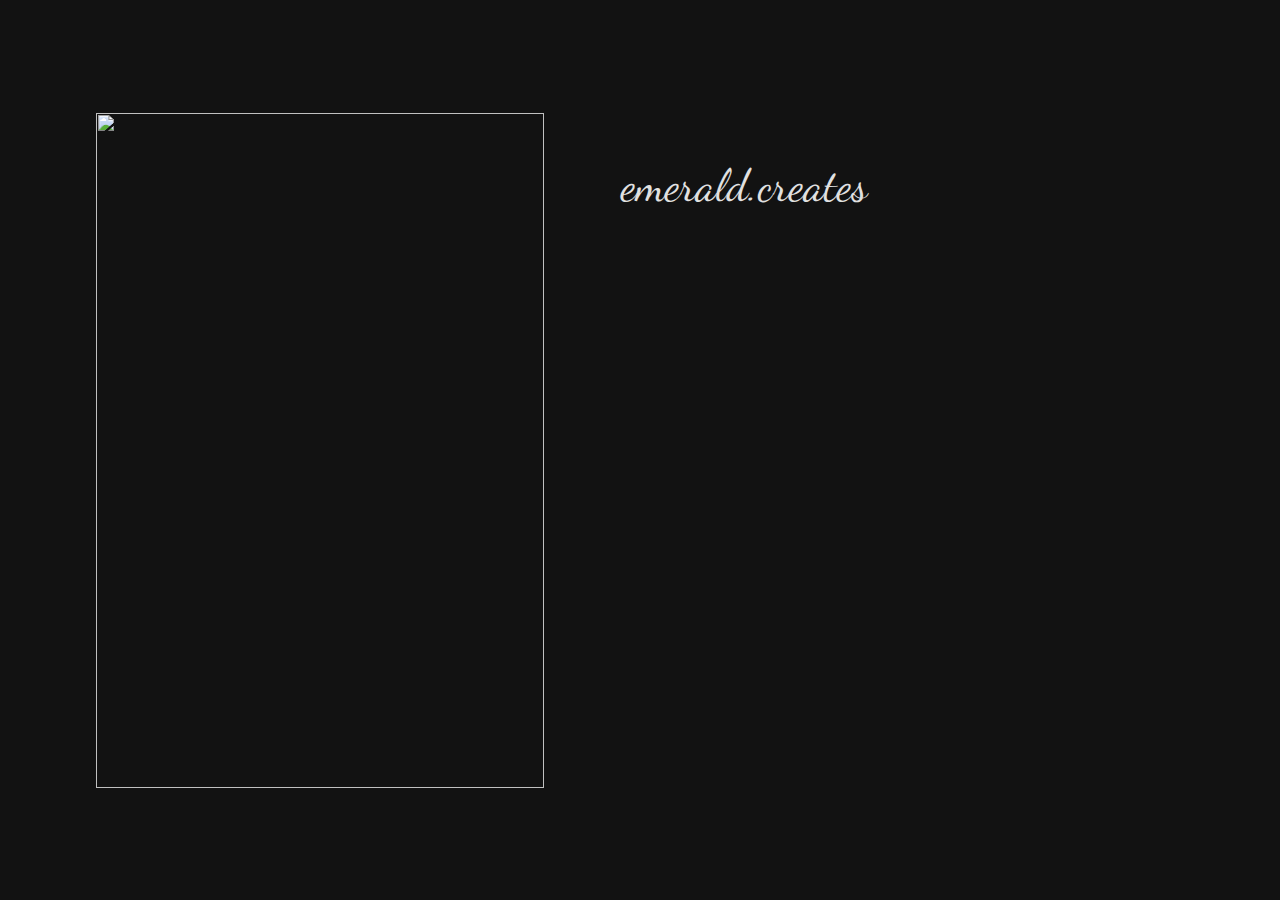
==== index.html @ 77c7100f "Initial layout" ====
<!DOCTYPE html>
<html lang="en">

<head>
    <meta charset="UTF-8">
    <meta http-equiv="X-UA-Compatible" content="IE=edge">
    <meta name="viewport" content="width=device-width, initial-scale=1.0">
    <link rel="stylesheet" href="./css/resetstyle.css">
    <link rel="stylesheet" href="./css/main.css">
    <title>Emerald Creates</title>
</head>

<body>
    <div class="container">
        <div id="wrapper">
            <div id="main-img">
                <img src="./res/main.png" alt="">
            </div>
            <div id="split"></div>
            <div id="home">
                <ul class="tree">
                    <p id="title">emerald.creates</p>
                    <ul class="links">

                    </ul>
                </ul>
            </div>
        </div>
    </div>
</body>

</html>
---- css/resetstyle.css ----
html,
body,
div,
span,
object,
iframe,
h1,
h2,
h3,
h4,
h5,
h6,
p,
blockquote,
pre,
abbr,
address,
cite,
code,
del,
dfn,
em,
img,
ins,
kbd,
q,
samp,
small,
strong,
sub,
sup,
var,
b,
i,
dl,
dt,
dd,
ol,
ul,
li,
fieldset,
form,
label,
legend,
table,
caption,
tbody,
tfoot,
thead,
tr,
th,
td,
article,
aside,
canvas,
details,
figcaption,
figure,
footer,
header,
hgroup,
menu,
nav,
section,
summary,
time,
mark,
audio,
video {
    margin: 0;
    padding: 0;
    border: 0;
    outline: 0;
    font-size: 100%;
    vertical-align: baseline;
    background: transparent;
}

body {
    line-height: 1;
}

article,
aside,
details,
figcaption,
figure,
footer,
header,
hgroup,
menu,
nav,
section {
    display: block;
}

nav ul {
    list-style: none;
}

blockquote,
q {
    quotes: none;
}

blockquote:before,
blockquote:after,
q:before,
q:after {
    content: '';
    content: none;
}

a {
    color: #FFF;
    margin: 0;
    padding: 0;
    font-size: 100%;
    vertical-align: baseline;
    background: transparent;
    cursor: pointer;
    transition: all 0.2s;
}

a:hover {
    color: var(--secondary-mid);
    text-decoration: underline;
}

/* change colours to suit your needs */
ins {
    background-color: #ff9;
    color: #000;
    text-decoration: none;
}

/* change colours to suit your needs */
mark {
    background-color: #ff9;
    color: #000;
    font-style: italic;
    font-weight: bold;
}

del {
    text-decoration: line-through;
}

abbr[title],
dfn[title] {
    border-bottom: 1px dotted;
    cursor: help;
}

table {
    border-collapse: collapse;
    border-spacing: 0;
}

/* change border colour to suit your needs */
hr {
    display: block;
    height: 1px;
    border: 0;
    border-top: 1px solid #cccccc;
    margin: 1em 0;
    padding: 0;
}

input,
select {
    vertical-align: middle;
}

* {
    box-sizing: border-box;
}
---- css/main.css ----
@import url('https://fonts.googleapis.com/css2?family=Dancing+Script:wght@400;500;600;700&family=Ubuntu+Condensed&family=Ubuntu+Mono:ital,wght@0,400;0,700;1,400;1,700&family=Ubuntu:ital,wght@0,300;0,400;0,500;0,700;1,300;1,400;1,500;1,700&display=swap');

html {
    background-color: #121212;
}

.container {
    display: grid;
    place-items: center;
    height: 100vh;
}

#wrapper {
    display: flex;
    width: 85vw;
    height: 75vh;
}

#split {
    width: 2vw;
}

#home {
    margin: 4vw;
    font-size: 45px;
    font-family: 'Dancing Script', cursive;
    color: #e1e1e1;
}

#main-img img {
    object-fit: cover;
    object-position: center;
    height: 75vh;
    width: 35vw;
}

@media (max-width: 737px) {

    #wrapper {
        display: block;
        width: 100%;
        height: 75vh;
    }

    #main-img img {
        height: 20vh;
        width: 100vw;
    }
}
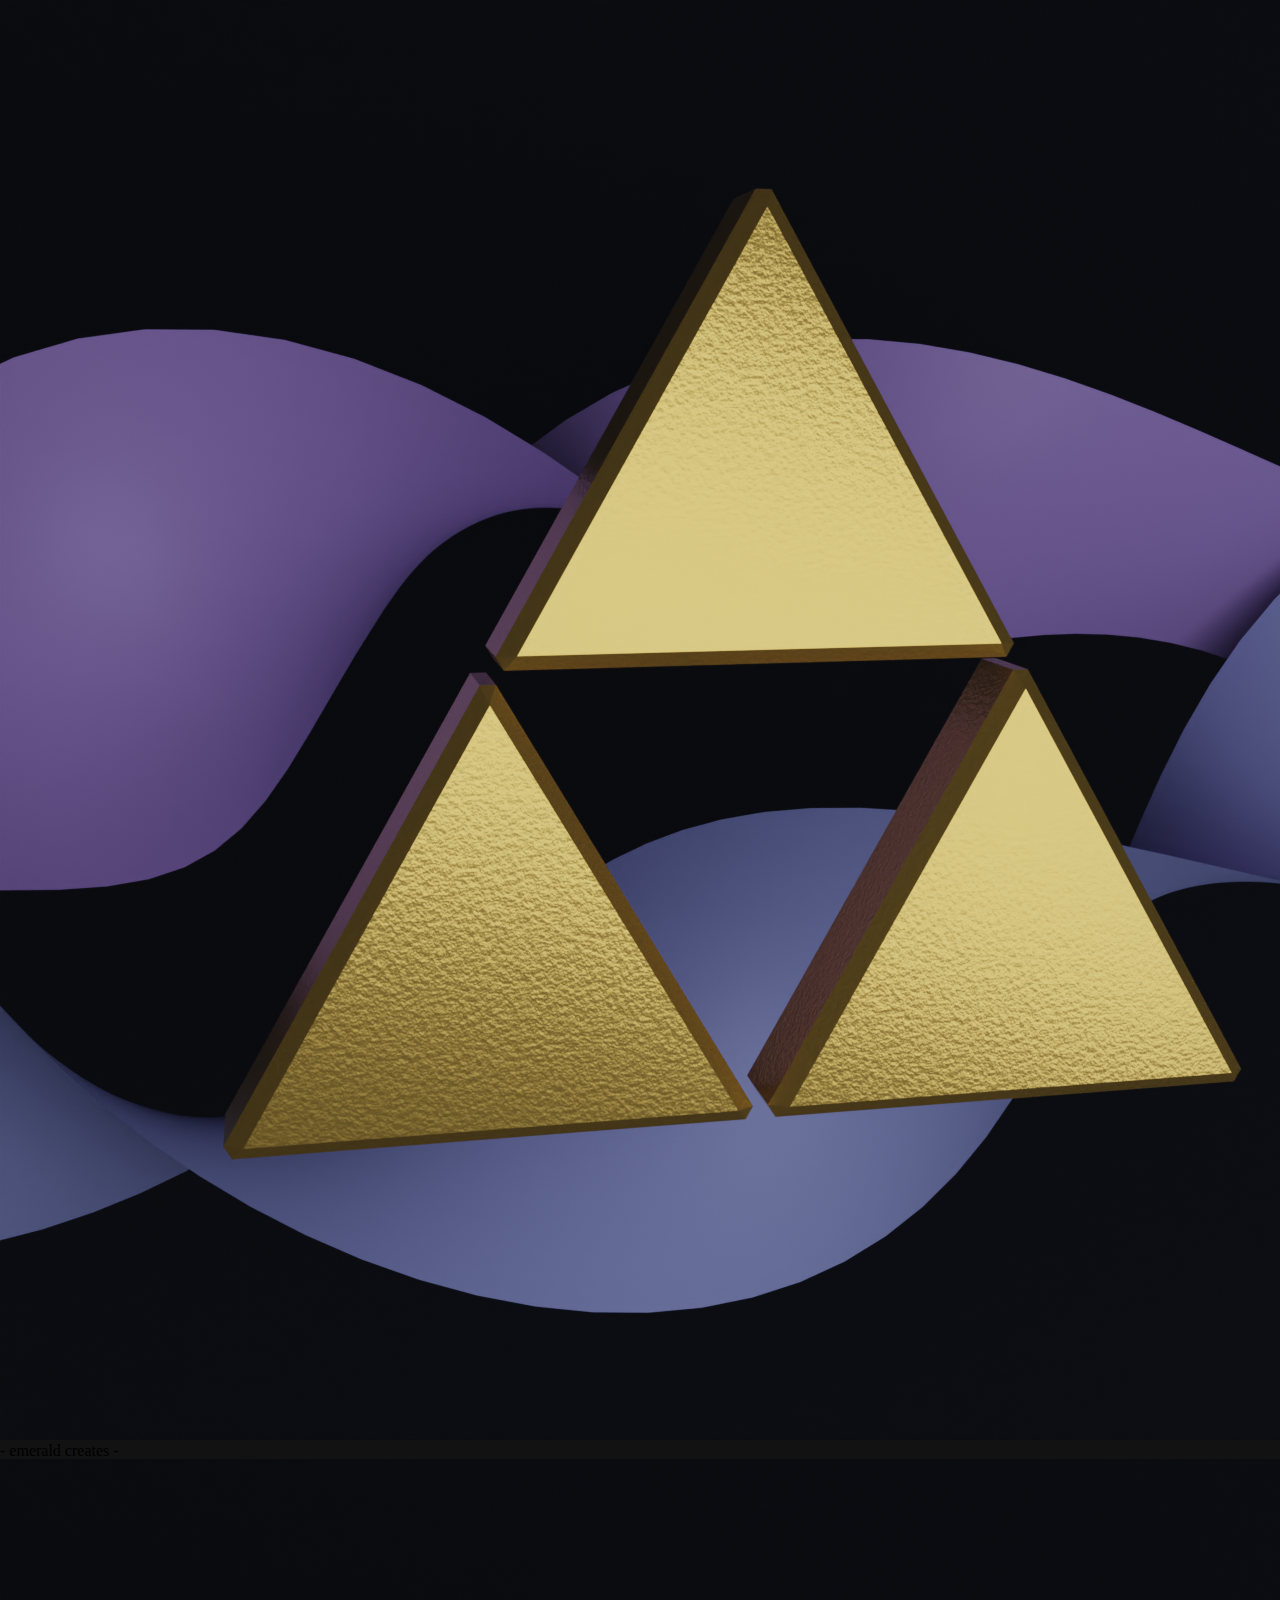
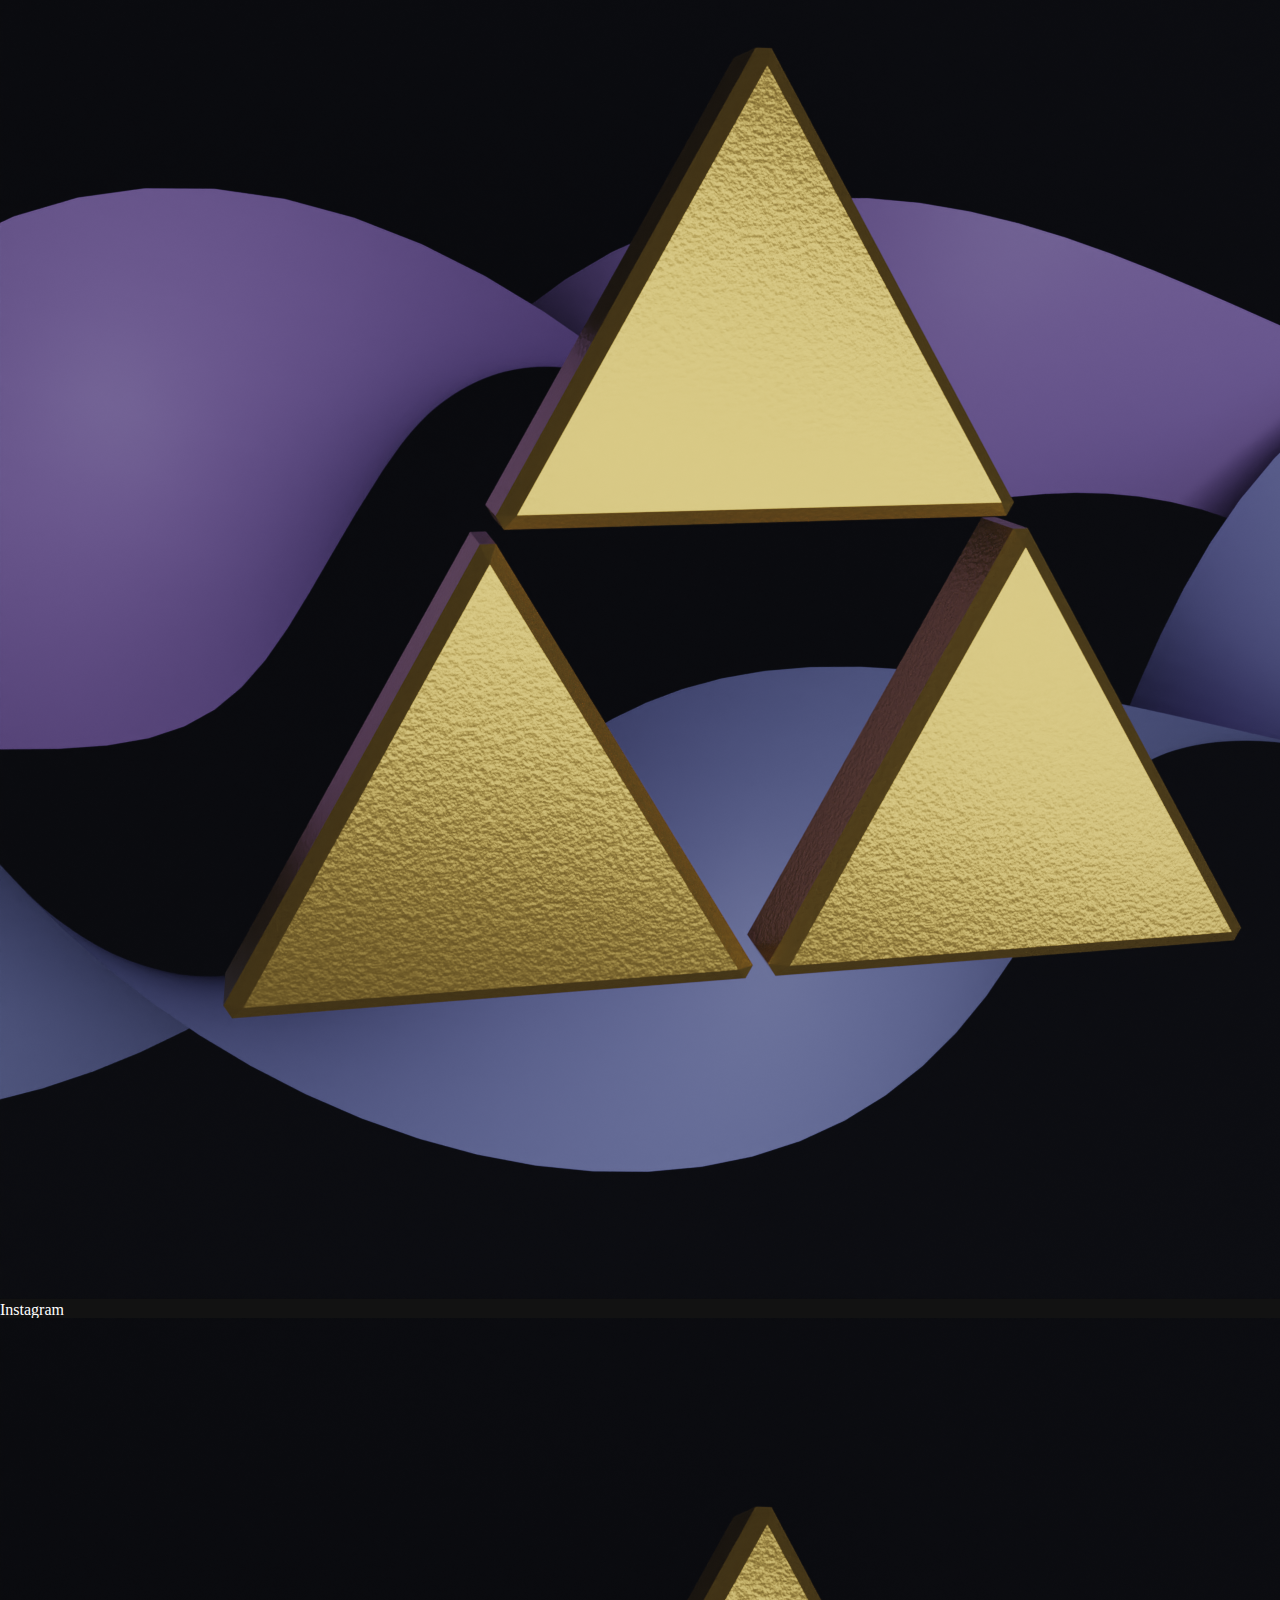
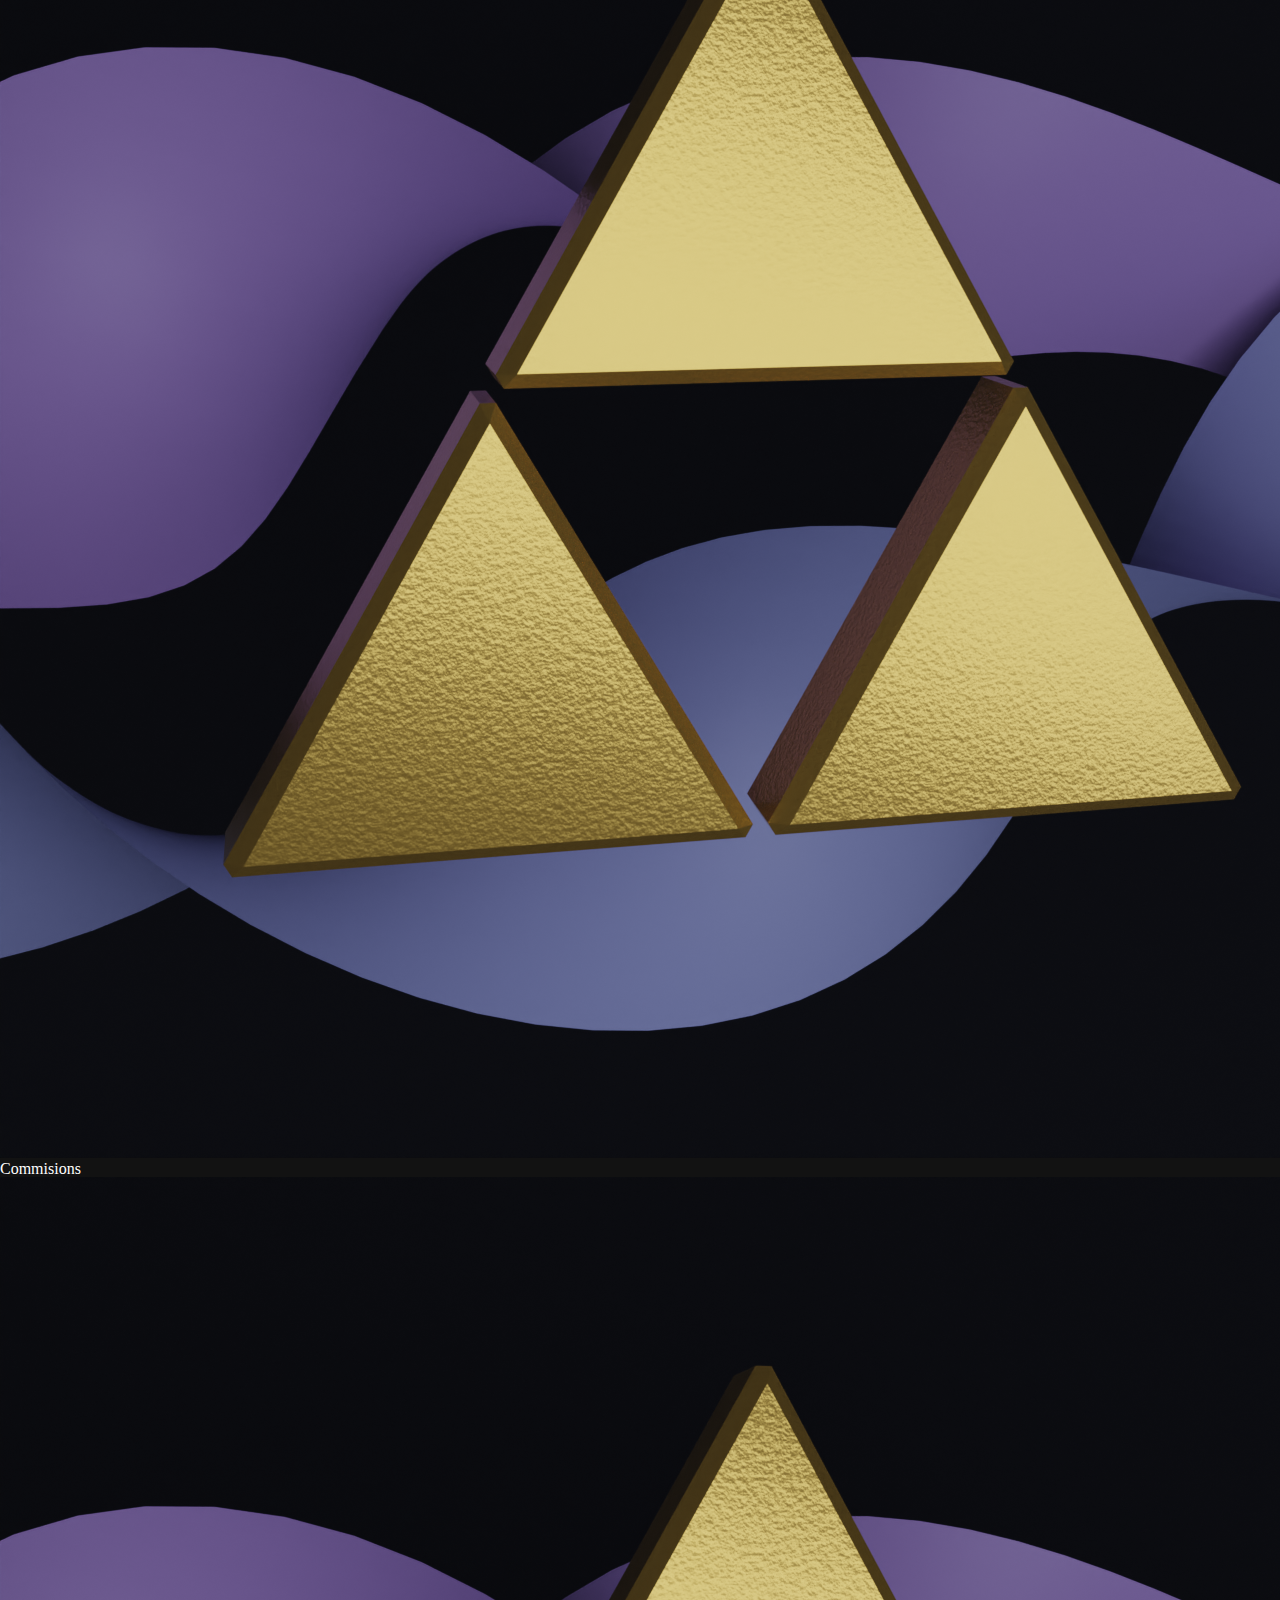
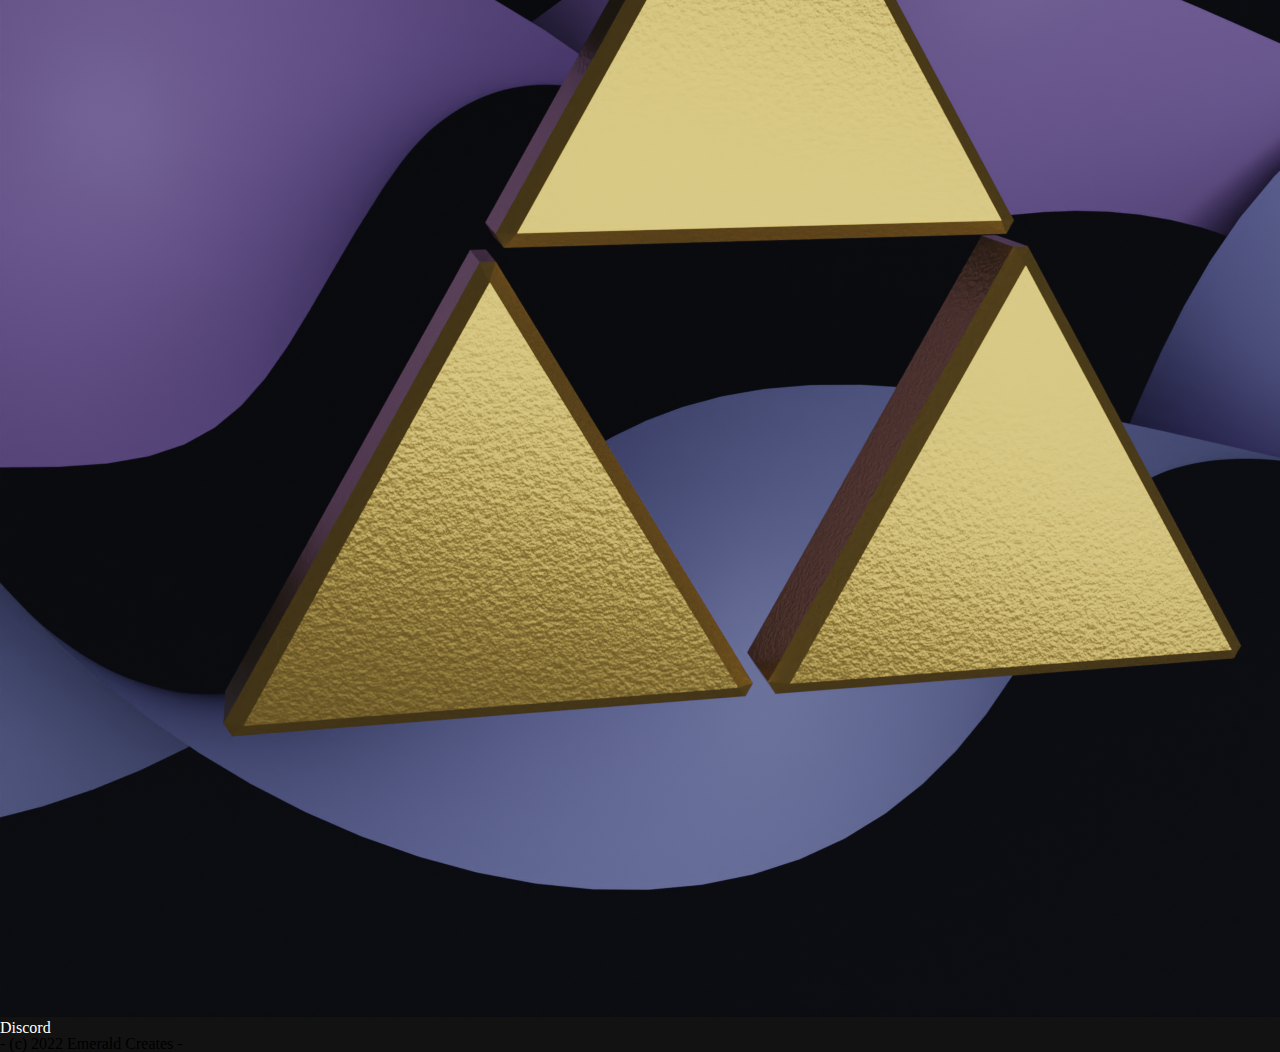
==== commit 669b68be: "Organize layout" ====
--- a/index.html
+++ b/index.html
@@ -7,23 +7,60 @@
     <meta name="viewport" content="width=device-width, initial-scale=1.0">
     <link rel="stylesheet" href="./css/resetstyle.css">
     <link rel="stylesheet" href="./css/main.css">
-    <title>Emerald Creates</title>
+    <link rel="stylesheet" href="./css/button.css">
+    <title>Emerald Creates - Info</title>
 </head>
 
 <body>
     <div class="container">
-        <div id="wrapper">
-            <div id="main-img">
-                <img src="./res/main.png" alt="">
+        <div class="wrapper">
+            <div class="main">
+                <div class="img">
+                    <img src="./res/main.png" alt="">
+                </div>
+                <div class="layout">
+                    <ul class="stack">
+                        <p class="title">- emerald creates -</p>
+                        <ul class="links">
+
+                            <a class="button-anchor">
+                                <div class="button">
+                                    <div class="button-img">
+                                        <img src="./res/main.png" alt="">
+                                    </div>
+                                    <div class="button-content">
+                                        <p>Instagram</p>
+                                    </div>
+                                </div>
+                            </a>
+
+                            <a class="button-anchor">
+                                <div class="button">
+                                    <div class="button-img">
+                                        <img src="./res/main.png" alt="">
+                                    </div>
+                                    <div class="button-content">
+                                        <p>Commisions</p>
+                                    </div>
+                                </div>
+                            </a>
+
+                            <a class="button-anchor">
+                                <div class="button">
+                                    <div class="button-img">
+                                        <img src="./res/main.png" alt="">
+                                    </div>
+                                    <div class="button-content">
+                                        <p>Discord</p>
+                                    </div>
+                                </div>
+                            </a>
+                        </ul>
+                    </ul>
+                </div>
             </div>
-            <div id="split"></div>
-            <div id="home">
-                <ul class="tree">
-                    <p id="title">emerald.creates</p>
-                    <ul class="links">
-
-                    </ul>
-                </ul>
+            <div class="footer">
+                <p>- (c) 2022 Emerald Creates -</p>
             </div>
         </div>
     </div>
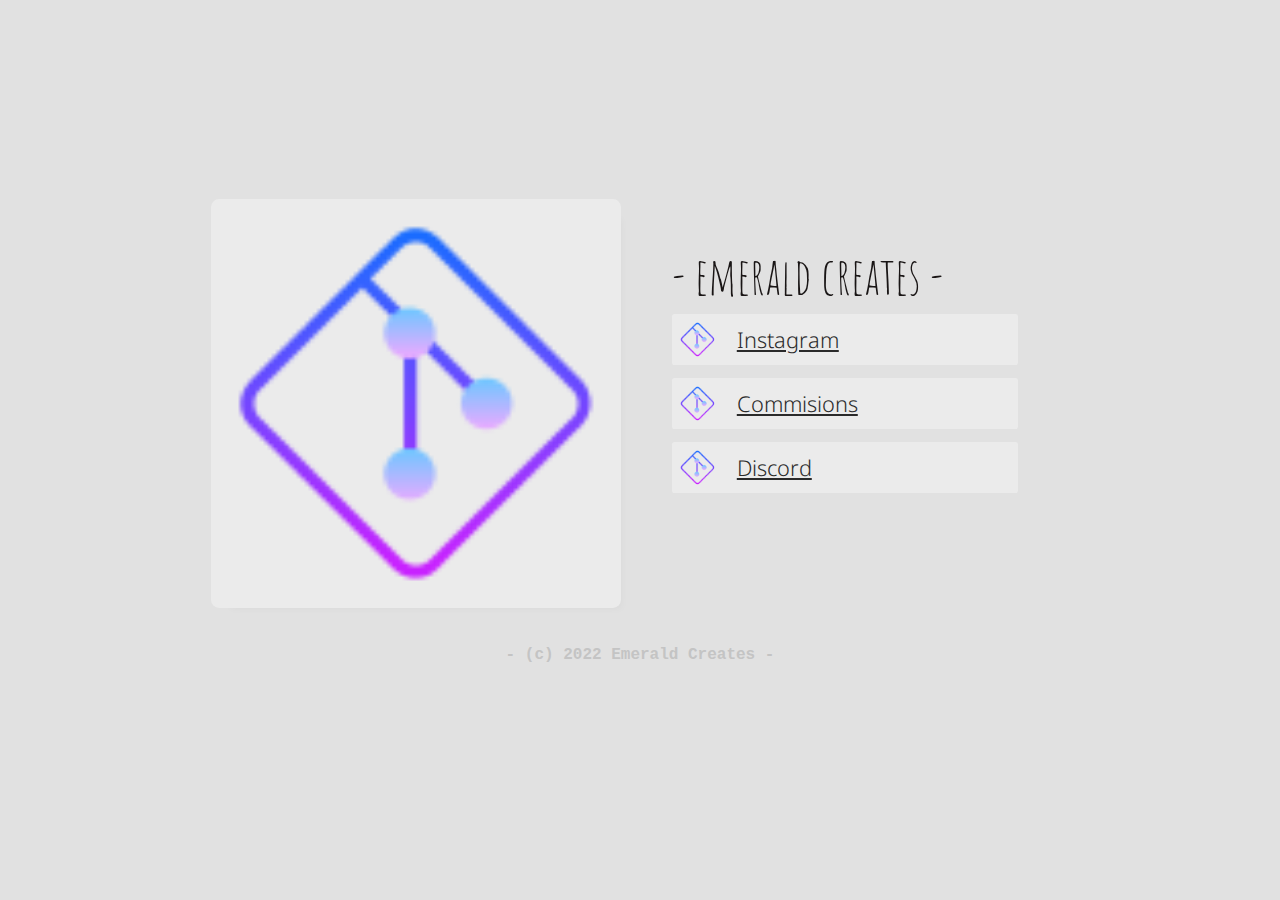
==== commit c98f96db: "Point anchor tags to root" ====
--- a/index.html
+++ b/index.html
@@ -23,7 +23,7 @@
                         <p class="title">- emerald creates -</p>
                         <ul class="links">
 
-                            <a class="button-anchor">
+                            <a href="#" class="button-anchor">
                                 <div class="button">
                                     <div class="button-img">
                                         <img src="./res/main.png" alt="">
@@ -34,7 +34,7 @@
                                 </div>
                             </a>
 
-                            <a class="button-anchor">
+                            <a href="#" class="button-anchor">
                                 <div class="button">
                                     <div class="button-img">
                                         <img src="./res/main.png" alt="">
@@ -45,7 +45,7 @@
                                 </div>
                             </a>
 
-                            <a class="button-anchor">
+                            <a href="#" class="button-anchor">
                                 <div class="button">
                                     <div class="button-img">
                                         <img src="./res/main.png" alt="">
--- a/css/main.css
+++ b/css/main.css
@@ -1,7 +1,49 @@
-@import url('https://fonts.googleapis.com/css2?family=Dancing+Script:wght@400;500;600;700&family=Ubuntu+Condensed&family=Ubuntu+Mono:ital,wght@0,400;0,700;1,400;1,700&family=Ubuntu:ital,wght@0,300;0,400;0,500;0,700;1,300;1,400;1,500;1,700&display=swap');
+@import url('https://fonts.googleapis.com/css2?family=Amatic+SC&family=Noto+Sans:ital,wght@0,100;0,200;0,300;0,400;0,500;0,600;0,700;0,800;0,900;1,100;1,200;1,300;1,400;1,500;1,600;1,700;1,800;1,900&display=swap');
+
+:root {
+
+    /* Dark Theme */
+    --background: #191515;
+    --foreground: #E1E1E1;
+
+    --footer-foreground: #2e2e2e;
+
+    --button-background: #212121;
+    --button-background-accent: #303030;
+    --button-foreground: #cacaca;
+    --button-accent: #d45b5b;
+
+    /* Light Theme */
+    --background: #E1E1E1;
+    --foreground: #191515;
+
+    --footer-foreground: #c4c4c4;
+
+    --button-background: #ebebeb;
+    --button-background-accent: #eaeaea;
+    --button-foreground: #2a2a2a;
+    --button-accent: #d45b5b;
+
+    --shado-down:
+        0.3px 0.3px 0.2px -10px rgba(0, 0, 0, 0.011),
+        0.7px 0.7px 0.5px -10px rgba(0, 0, 0, 0.016),
+        1.3px 1.3px 1px -10px rgba(0, 0, 0, 0.02),
+        2.2px 2.2px 1.8px -10px rgba(0, 0, 0, 0.024),
+        4.2px 4.2px 3.3px -10px rgba(0, 0, 0, 0.029),
+        10px 10px 8px -10px rgba(0, 0, 0, 0.04);
+    --shadow-up:
+        0.3px 0.3px 0.3px rgba(0, 0, 0, 0.014),
+        0.7px 0.7px 0.7px rgba(0, 0, 0, 0.02),
+        1.3px 1.3px 1.3px rgba(0, 0, 0, 0.025),
+        2.2px 2.2px 2.2px rgba(0, 0, 0, 0.03),
+        4.2px 4.2px 4.2px rgba(0, 0, 0, 0.036),
+        10px 10px 10px rgba(0, 0, 0, 0.05);
+}
 
 html {
-    background-color: #121212;
+    background-color: var(--background);
+    color: var(--foreground);
+    font-family: 'Noto Sans';
 }
 
 .container {
@@ -10,40 +52,80 @@
     height: 100vh;
 }
 
-#wrapper {
+.main {
     display: flex;
-    width: 85vw;
-    height: 75vh;
 }
 
-#split {
-    width: 2vw;
+.footer {
+    display: grid;
+    place-items: center;
+    margin: 3vw;
 }
 
-#home {
-    margin: 4vw;
-    font-size: 45px;
-    font-family: 'Dancing Script', cursive;
-    color: #e1e1e1;
+.footer p {
+    color: var(--footer-foreground);
+    font-family: 'Courier New', Courier, monospace;
+    font-weight: bold;
 }
 
-#main-img img {
-    object-fit: cover;
-    object-position: center;
-    height: 75vh;
-    width: 35vw;
+.img {
+    display: grid;
+    place-items: center;
 }
 
-@media (max-width: 737px) {
+.img img {
+    background-color: var(--button-background);
+    width: 28vw;
+    transition: all 0.4s;
+    box-shadow: var(--shado-down);
+    border-radius: 2%;
+}
 
-    #wrapper {
-        display: block;
-        width: 100%;
-        height: 75vh;
+.img img:hover {
+    background-color: var(--button-background-accent);
+    border-radius: 5%;
+    box-shadow: var(--shadow-up);
+}
+
+.layout {
+    margin: 4vw;
+}
+
+.title {
+    font-size: 3vw;
+    font-family: 'Amatic SC';
+}
+
+@media (max-width: 1300px) {
+    .title {
+        font-size: 4vw;
     }
 
-    #main-img img {
-        height: 20vh;
+    .img img {
+        width: 32vw;
+    }
+}
+
+@media (max-width: 900px) {
+
+    .main {
+        display: block;
+    }
+
+    .img img {
+        object-fit: cover;
+        object-position: center;
+        height: 30vh;
         width: 100vw;
     }
+
+    .layout {
+        display: grid;
+        text-align: center;
+        place-items: center;
+    }
+
+    .title {
+        font-size: 14vw;
+    }
 }--- a/css/button.css
+++ b/css/button.css
@@ -0,0 +1,90 @@
+.button-anchor {
+    color: var(--button-foreground);
+}
+
+.button-anchor:hover {
+    text-decoration: none;
+}
+
+.button {
+    display: flex;
+    align-items: center;
+    background-color: var(--button-background);
+    border-radius: 0.2vw;
+    padding: 0.5vw;
+    margin-top: 1vw;
+    width: 20vw;
+    transition: all 0.4s;
+    box-shadow: var(--shadow-down);
+}
+
+.button-anchor:hover .button .button-content p {
+    color: var(--button-accent);
+}
+
+.button:hover {
+    background-color: var(--button-background-accent);
+    box-shadow: var(--shadow-up);
+}
+
+.button .button-img {
+    display: flex;
+    justify-items: center;
+}
+
+.button .button-img img {
+    width: 2vw;
+}
+
+.button .button-content {
+    display: grid;
+    place-items: center;
+    margin: 0 20px 0 20px;
+    height: 100%;
+}
+
+.button .button-content p {
+    font-weight: 300;
+    font-size: 1.3vw;
+    transition: color 0.4s;
+    color: var(--button-foreground);
+}
+
+.button .button-content p:hover {
+    cursor: pointer;
+}
+
+@media (max-width: 1300px) {
+    .button {
+        border-radius: 0.2vw;
+        padding: 0.5vw;
+        margin-top: 1vw;
+        width: 27vw;
+    }
+
+    .button .button-img img {
+        width: 3vw;
+    }
+
+    .button .button-content p {
+        font-size: 1.7vw;
+    }
+}
+
+@media (max-width: 900px) {
+
+    .button {
+        width: 100%;
+        border-radius: 0.6vw;
+        padding: 2vw;
+        margin-top: 3vw;
+    }
+
+    .button .button-img img {
+        width: 9vw;
+    }
+
+    .button .button-content p {
+        font-size: 6vw;
+    }
+}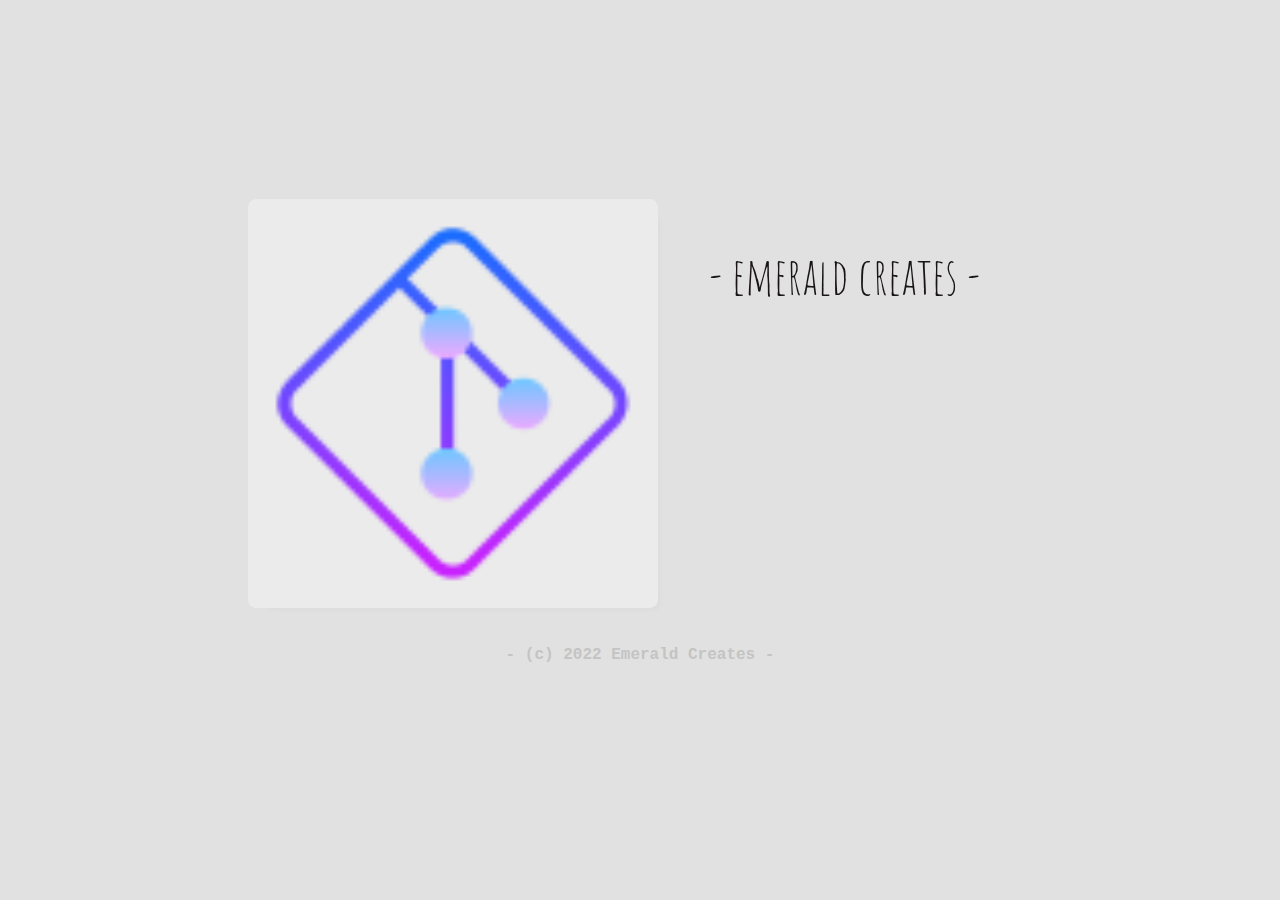
==== commit d9c03f65: "Impl dynamic card builder" ====
--- a/index.html
+++ b/index.html
@@ -21,40 +21,8 @@
                 <div class="layout">
                     <ul class="stack">
                         <p class="title">- emerald creates -</p>
-                        <ul class="links">
-
-                            <a href="#" class="button-anchor">
-                                <div class="button">
-                                    <div class="button-img">
-                                        <img src="./res/main.png" alt="">
-                                    </div>
-                                    <div class="button-content">
-                                        <p>Instagram</p>
-                                    </div>
-                                </div>
-                            </a>
-
-                            <a href="#" class="button-anchor">
-                                <div class="button">
-                                    <div class="button-img">
-                                        <img src="./res/main.png" alt="">
-                                    </div>
-                                    <div class="button-content">
-                                        <p>Commisions</p>
-                                    </div>
-                                </div>
-                            </a>
-
-                            <a href="#" class="button-anchor">
-                                <div class="button">
-                                    <div class="button-img">
-                                        <img src="./res/main.png" alt="">
-                                    </div>
-                                    <div class="button-content">
-                                        <p>Discord</p>
-                                    </div>
-                                </div>
-                            </a>
+                        <ul id="links">
+                            <script>buildLinks();</script>
                         </ul>
                     </ul>
                 </div>
--- a/css/button.css
+++ b/css/button.css
@@ -1,4 +1,5 @@
 .button-anchor {
+    text-decoration: none;
     color: var(--button-foreground);
 }
 
@@ -64,6 +65,7 @@
 
     .button .button-img img {
         width: 3vw;
+        height: 3vw;
     }
 
     .button .button-content p {
@@ -74,14 +76,15 @@
 @media (max-width: 900px) {
 
     .button {
-        width: 100%;
         border-radius: 0.6vw;
         padding: 2vw;
         margin-top: 3vw;
+        width: 100%;
     }
 
     .button .button-img img {
         width: 9vw;
+        height: 9vw;
     }
 
     .button .button-content p {
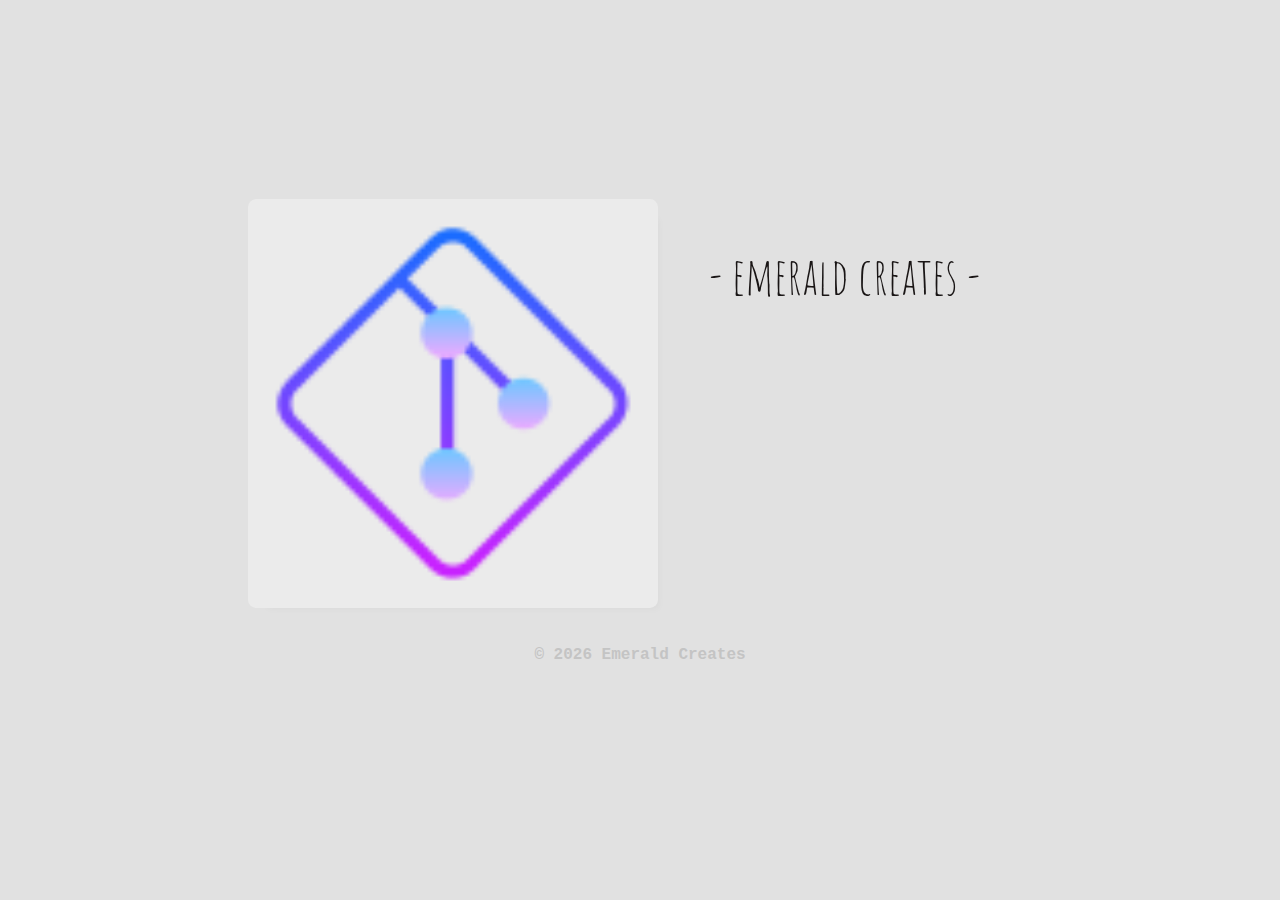
==== commit 6dd9423f: "Always update (c) year" ====
--- a/index.html
+++ b/index.html
@@ -28,7 +28,9 @@
                 </div>
             </div>
             <div class="footer">
-                <p>- (c) 2022 Emerald Creates -</p>
+                <p>©
+                    <script>document.write(new Date().getFullYear())</script> Emerald Creates
+                </p>
             </div>
         </div>
     </div>
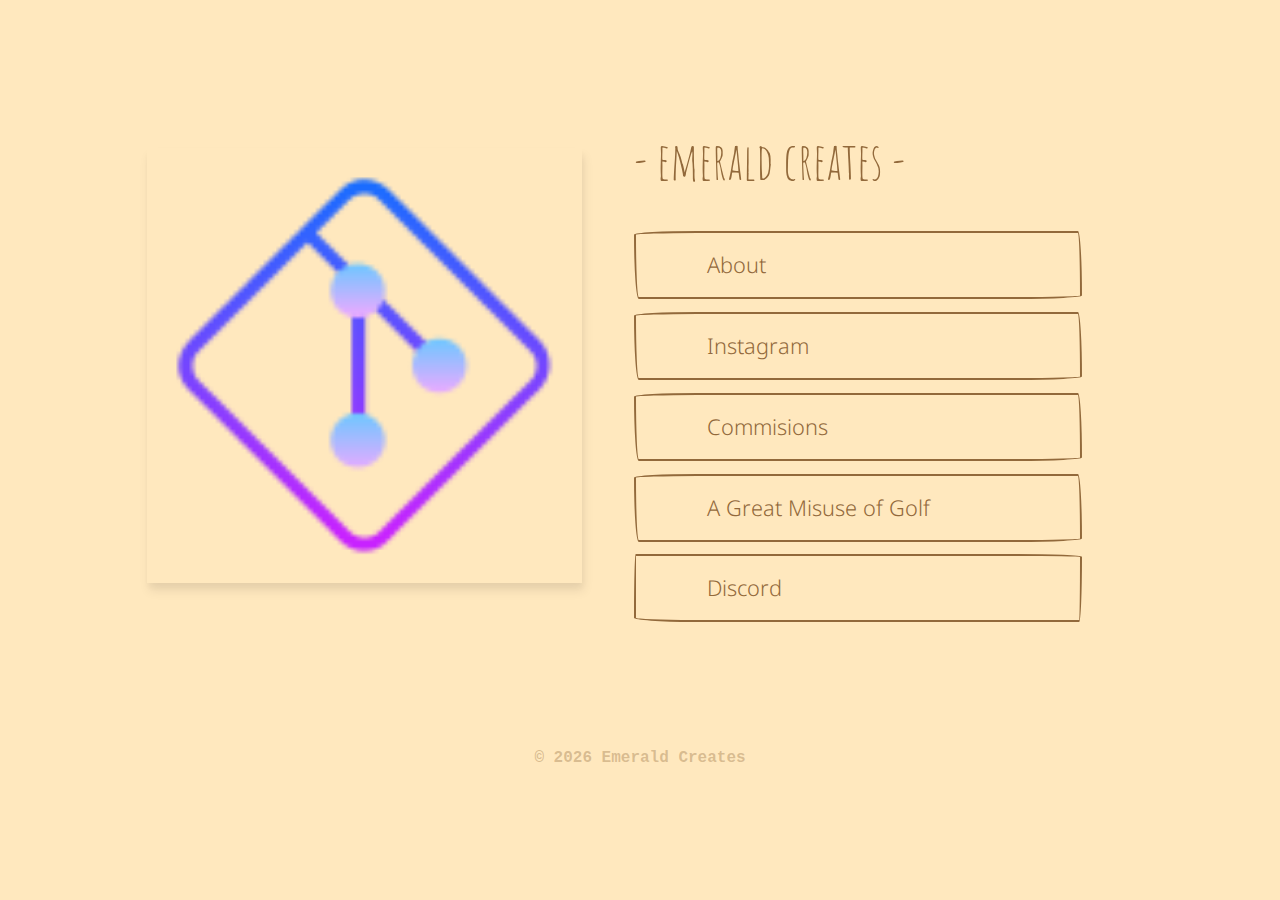
==== commit 7fc7ad9a: "Update style references" ====
--- a/index.html
+++ b/index.html
@@ -5,9 +5,11 @@
     <meta charset="UTF-8">
     <meta http-equiv="X-UA-Compatible" content="IE=edge">
     <meta name="viewport" content="width=device-width, initial-scale=1.0">
-    <link rel="stylesheet" href="./css/resetstyle.css">
-    <link rel="stylesheet" href="./css/main.css">
-    <link rel="stylesheet" href="./css/button.css">
+    <link rel="stylesheet" href="./styles/resetstyle.css">
+    <link rel="stylesheet" href="./styles/main.css">
+    <link rel="stylesheet" href="./styles/home.css">
+    <link rel="stylesheet" href="./styles/button.css">
+    <script src="./scripts/app.js"></script>
     <title>Emerald Creates - Info</title>
 </head>
 
--- a/styles/resetstyle.css
+++ b/styles/resetstyle.css
@@ -0,0 +1,177 @@
+html,
+body,
+div,
+span,
+object,
+iframe,
+h1,
+h2,
+h3,
+h4,
+h5,
+h6,
+p,
+blockquote,
+pre,
+abbr,
+address,
+cite,
+code,
+del,
+dfn,
+em,
+img,
+ins,
+kbd,
+q,
+samp,
+small,
+strong,
+sub,
+sup,
+var,
+b,
+i,
+dl,
+dt,
+dd,
+ol,
+ul,
+li,
+fieldset,
+form,
+label,
+legend,
+table,
+caption,
+tbody,
+tfoot,
+thead,
+tr,
+th,
+td,
+article,
+aside,
+canvas,
+details,
+figcaption,
+figure,
+footer,
+header,
+hgroup,
+menu,
+nav,
+section,
+summary,
+time,
+mark,
+audio,
+video {
+    margin: 0;
+    padding: 0;
+    border: 0;
+    outline: 0;
+    font-size: 100%;
+    vertical-align: baseline;
+    background: transparent;
+}
+
+body {
+    line-height: 1;
+}
+
+article,
+aside,
+details,
+figcaption,
+figure,
+footer,
+header,
+hgroup,
+menu,
+nav,
+section {
+    display: block;
+}
+
+nav ul {
+    list-style: none;
+}
+
+blockquote,
+q {
+    quotes: none;
+}
+
+blockquote:before,
+blockquote:after,
+q:before,
+q:after {
+    content: '';
+    content: none;
+}
+
+a {
+    color: #FFF;
+    margin: 0;
+    padding: 0;
+    font-size: 100%;
+    vertical-align: baseline;
+    background: transparent;
+    cursor: pointer;
+    transition: all 0.2s;
+}
+
+a:hover {
+    color: var(--secondary-mid);
+    text-decoration: underline;
+}
+
+/* change colours to suit your needs */
+ins {
+    background-color: #ff9;
+    color: #000;
+    text-decoration: none;
+}
+
+/* change colours to suit your needs */
+mark {
+    background-color: #ff9;
+    color: #000;
+    font-style: italic;
+    font-weight: bold;
+}
+
+del {
+    text-decoration: line-through;
+}
+
+abbr[title],
+dfn[title] {
+    border-bottom: 1px dotted;
+    cursor: help;
+}
+
+table {
+    border-collapse: collapse;
+    border-spacing: 0;
+}
+
+/* change border colour to suit your needs */
+hr {
+    display: block;
+    height: 1px;
+    border: 0;
+    border-top: 1px solid #cccccc;
+    margin: 1em 0;
+    padding: 0;
+}
+
+input,
+select {
+    vertical-align: middle;
+}
+
+* {
+    box-sizing: border-box;
+}--- a/styles/main.css
+++ b/styles/main.css
@@ -0,0 +1,30 @@
+:root {
+
+    /* Art Theme */
+    --background: #FFE8BE;
+    --foreground: #92693B;
+
+    --footer-foreground: #92693b5c;
+
+    --button-background: #FFE8BE;
+    --button-background-accent: #FFE8BE;
+    --button-foreground: #92693B;
+    --button-accent: #e2a959;
+
+    --shado-down:
+        1.2px 4.6px 5.3px rgba(0, 0, 0, 0.026),
+        2px 8px 10px rgba(0, 0, 0, 0.08);
+    --shadow-up:
+        0.3px 0.3px 0.3px rgba(0, 0, 0, 0.1),
+        0.7px 0.7px 0.7px rgba(0, 0, 0, 0.1),
+        1.3px 1.3px 1.3px rgba(0, 0, 0, 0.1),
+        2.2px 2.2px 2.2px rgba(0, 0, 0, 0.1),
+        4.2px 4.2px 4.2px rgba(0, 0, 0, 0.1),
+        10px 10px 10px rgba(0, 0, 0, 0.1);
+}
+
+html {
+    background-color: var(--background);
+    color: var(--foreground);
+    font-family: 'Noto Sans';
+}--- a/styles/home.css
+++ b/styles/home.css
@@ -0,0 +1,93 @@
+@import url('https://fonts.googleapis.com/css2?family=Amatic+SC&family=Noto+Sans:ital,wght@0,100;0,200;0,300;0,400;0,500;0,600;0,700;0,800;0,900;1,100;1,200;1,300;1,400;1,500;1,600;1,700;1,800;1,900&display=swap');
+
+.container {
+    display: grid;
+    place-items: center;
+    height: 100vh;
+}
+
+.main {
+    display: flex;
+}
+
+.footer {
+    display: grid;
+    place-items: center;
+    margin: 6vw;
+}
+
+.footer p {
+    color: var(--footer-foreground);
+    font-family: 'Courier New', Courier, monospace;
+    font-weight: bold;
+}
+
+.img {
+    display: grid;
+    place-items: center;
+}
+
+.img img {
+    background-color: var(--button-background);
+    width: 30vw;
+    transition: all 0.4s;
+    box-shadow: var(--shado-down);
+}
+
+.layout {
+    margin: 4vw;
+}
+
+.title {
+    margin: 3vh 0 5vh 0;
+    font-size: 3vw;
+    font-family: 'Amatic SC';
+}
+
+@media (max-width: 1500px) {
+    .title {
+        font-size: 4vw;
+    }
+
+    .img img {
+        width: 34vw;
+    }
+
+}
+
+@media (max-width: 900px) {
+
+    .main {
+        display: block;
+    }
+
+    .img img {
+        object-fit: cover;
+        object-position: center;
+        margin-top: 10vh;
+        height: 32vh;
+        width: 100vw;
+    }
+
+    .img img {
+        border-radius: 0;
+    }
+
+    .img img:hover {
+        border-radius: 0;
+    }
+
+    .layout {
+        display: grid;
+        text-align: center;
+        place-items: center;
+    }
+
+    .title {
+        font-size: 14vw;
+    }
+
+    .footer {
+        margin-top: 15vh;
+    }
+}--- a/styles/button.css
+++ b/styles/button.css
@@ -0,0 +1,120 @@
+.button-anchor {
+    text-decoration: none;
+    color: var(--button-foreground);
+}
+
+.button-anchor:hover {
+    text-decoration: none;
+}
+
+.button {
+    display: flex;
+    align-items: center;
+    background-color: var(--button-background);
+    padding: 0.5vw;
+    margin-top: 1vw;
+    width: 20vw;
+    transition: all 0.4s;
+    box-shadow: var(--shadow-down);
+
+    border-top-left-radius: 255px 15px;
+    border-top-right-radius: 15px 225px;
+    border-bottom-right-radius: 225px 15px;
+    border-bottom-left-radius: 15px 255px;
+    border: solid 2px var(--foreground);
+}
+
+.button.lined1 {
+    border-top-left-radius: 200px 12px;
+    border-top-right-radius: 13px 205px;
+    border-bottom-right-radius: 202px 11px;
+    border-bottom-left-radius: 15px 204px;
+    border: solid 2px var(--foreground);
+}
+
+.button.lined2 {
+    border-top-left-radius: 6px 200px;
+    border-top-right-radius: 225px 10px;
+    border-bottom-right-radius: 10px 225px;
+    border-bottom-left-radius: 200px 15px;
+    border: solid 2px var(--foreground);
+}
+
+.button:hover {
+    background-color: var(--button-background-accent);
+    box-shadow: var(--shadow-up);
+}
+
+.button-anchor:hover .button .button-img svg {
+    fill: var(--button-accent);
+}
+
+.button-anchor:hover .button .button-content p {
+    color: var(--button-accent);
+}
+
+
+.button .button-img {
+    display: flex;
+    justify-items: center;
+}
+
+.button .button-img svg {
+    width: 1.8vw;
+    height: 1.8vw;
+    fill: var(--foreground);
+    transition: all 0.2s;
+}
+
+.button .button-content {
+    display: grid;
+    place-items: center;
+    margin: 0 20px 0 20px;
+    height: 100%;
+}
+
+.button .button-content p {
+    font-weight: 300;
+    font-size: 1.3vw;
+    transition: color 0.4s;
+    color: var(--button-foreground);
+}
+
+.button .button-content p:hover {
+    cursor: pointer;
+}
+
+@media (max-width: 1500px) {
+    .button {
+        padding: 1vw;
+        margin-top: 1vw;
+        width: 35vw;
+    }
+
+    .button .button-img svg {
+        width: 3vw;
+        height: 3vw;
+    }
+
+    .button .button-content p {
+        font-size: 1.7vw;
+    }
+}
+
+@media (max-width: 900px) {
+
+    .button {
+        padding: 4vw;
+        margin-top: 4vw;
+        width: 90vw;
+    }
+
+    .button .button-img svg {
+        width: 11vw;
+        height: 11vw;
+    }
+
+    .button .button-content p {
+        font-size: 6vw;
+    }
+}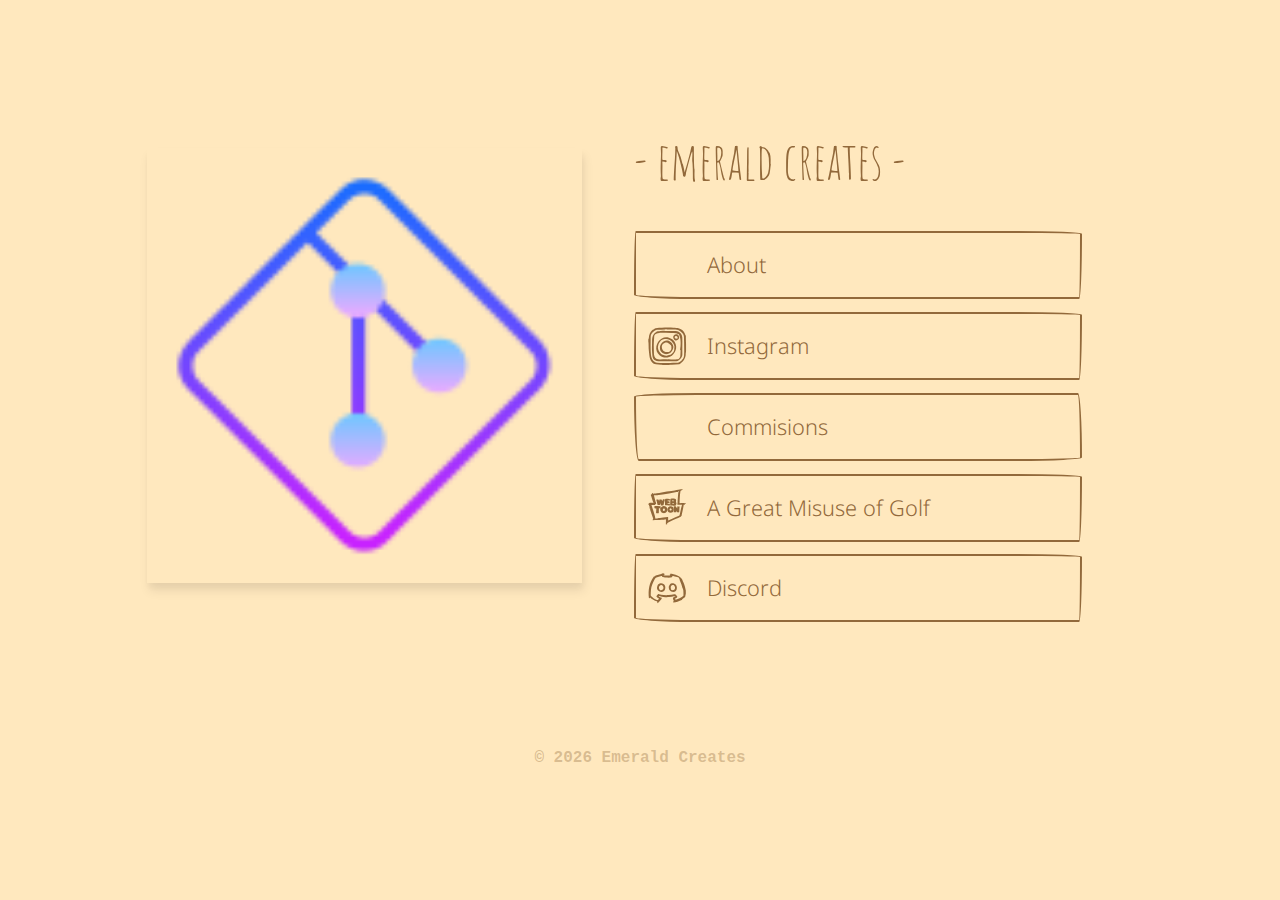
==== commit 29eb2e6c: "Add vector Instagram, WebToon, and Discord icons" ====
--- a/index.html
+++ b/index.html
@@ -14,6 +14,139 @@
 </head>
 
 <body>
+    <svg xmlns="http://www.w3.org/2000/svg" version="1.1" xmlns:xlink="http://www.w3.org/1999/xlink" viewBox="0 0 40 40"
+        display="none" width="0" height="0">
+        <symbol id="icon-discord" viewBox="0 0 100 100">
+            <path d="M98.5,55.9c0,2.8,0,5.7,0,8.5c-0.5,2.3-0.9,4.7-1.5,7c-0.2,0.9-0.4,2-1,2.5c-2.4,1.9-4.9,3.6-7.5,5.4
+                c0.5,0.4,0.7,0.5,0.9,0.7c-9.2,4.3-16.5,6.6-23,7.5c0-0.3,0-0.7,0-1c-0.6,0-1,0.1-1.5,0.1c-0.1-0.1-0.2-0.2-0.2-0.3
+                c0.9-1.1,1.8-2.2,2.8-3.4c0,0-0.4-0.1-0.4-0.2c-0.5-1.1-0.9-2.2-1.5-3.3c-1.4-2.6-0.6-5.2,2-6.5c1.2-0.6,2.5-1.2,3.8-1.8
+                c-0.4-0.8-0.7-1.2-1.7-1c-5.1,1.1-10.2,2.3-15.4,3.1c-4.5,0.7-9.1,0.3-13.6-0.4c-3-0.5-6.1-0.6-9-1.8c-0.6-0.3-1.3-0.3-2-0.5
+                c-1-0.3-1.6,0.1-1.8,1.1c1.3,0.6,2.5,1.3,3.8,1.9c0.6,0.3,1.2,0.9,1.6,0.7c1-0.3,1.2,0.2,1.3,1c0.8-0.3,1.6-0.4,1.3,0.8
+                c-0.3,0.9-0.6,1.8-1.2,2.5c-3,3.6-5.6,7.6-9.5,10.4c-0.1,0-0.2,0-0.3,0c0.1-0.5,0.2-1,0.3-1.5c-0.5,0.1-1,0.2-1.6,0.3
+                c0.1-0.3,0.4-0.6,0.3-0.8c-0.3-0.9-0.6-1.7,0.1-2.5c0.1-0.1-0.8-0.3-1-0.4c-2.1-0.8-3.9-1.2-6-2c-2.3-0.9-4.5-2.1-6.5-3.7
+                c-1.8-1.3-2.7-2.2-4.6-4.2c-0.3,0.5-0.6,1-0.9,1.4c-0.3,0.4-0.6,0.8-1,1.4c-0.2-0.8-0.3-1.4-0.4-1.9c-0.4,0.3-0.7,0.6-1.2,1
+                C0.1,55.4,2.9,36.3,15.3,19.6c0.6,0,1.1,0,1.5-0.3c1.1-0.7,2.1-1.8,3.3-2.2c4.8-1.6,9.6-3,14.4-4.4c1.5-0.5,3.1-1,4.6-1.5
+                c1,0,2,0,2.9,0c-0.6,0.3-1.2,0.6-2.2,1c1.3,0,2.3,0,3.6,0c-0.6,0.3-0.9,0.5-1.1,0.6c0.5,0.4,1,0.8,1.5,1.2
+                c-0.4,0.2-0.9,0.4-1.4,0.6c0.3,0.3,0.5,0.6,0.7,0.9c-0.9,0.2-1.9,0.5-2.8,0.7c0,0.2,0,0.3,0,0.5c0.5,0.1,1,0.3,1.4,0.3
+                c4.5,0,9,0,13.6,0c2.3,0,2.4,0,2.4-2.5c-0.4-0.1-0.8-0.3-1.3-0.4c0-0.1,0-0.2,0-0.2c0.6-0.1,1.3-0.2,1.9-0.3c0-0.1,0-0.2,0-0.3
+                c-0.4-0.2-0.9-0.4-1.3-0.6c1.6-0.3,3.2-0.7,4.6-0.4c3.4,0.7,6.8,1.5,10.1,2.6c3,1,6,2.4,8.8,3.9c3.7,2,6.4,5.1,8.5,8.7
+                c0.8,1.3,1,3,1.7,4.4c2.8,5.6,5.2,11.2,6.3,17.4C97.4,51.4,98,53.6,98.5,55.9z M28.8,77.3c-0.3-0.2-0.4-0.3-0.6-0.4
+                c-2.3-1.1-4.3-2.6-5.9-4.6c-0.2-0.2-0.4-0.7-0.3-0.9c0.5-1,1-2.1,1.7-3c0.5-0.7,1.4-1.1,1.9-1.8c0.9-1.2,1.9-1.4,3.3-0.9
+                c1.7,0.6,3.5,1.2,5.3,1.5c6.7,1,13.4,1.6,20.1,0.8c4.7-0.5,9.3-1.6,14-2.4c0.9-0.1,2.1-0.1,2.7,0.4c1.8,1.5,3.4,3.2,5,4.9
+                c0.6,0.7,0.3,2.5-0.5,3.1c-1.8,1.2-3.6,2.3-5.4,3.4c0.7,0.9,1.4,1.9,2.1,2.9c7.1-2.2,13.5-5.6,19.4-10c0.4-0.3,0.7-0.9,0.7-1.4
+                c0.1-2.3,0.1-4.7,0-7c-0.1-3.9-0.1-7.8-1.6-11.5c-0.2,0.3-0.2,0.5-0.4,0.8c-1.7-7.4-4.3-14.3-7.3-21c-0.3-0.6-1-1.5-0.7-1.9
+                c0.9-1.4-0.4-2.1-0.8-3.1c-0.7-1.5-1.3-3.1-3.2-3.6c-3.7-1-7.3-2.1-11-3c-3-0.8-3.1-0.7-4.9,1.9c-0.1,0.1-0.1,0.2-0.2,0.2
+                c-0.6,1.6-2.4,1.6-3.3,1.7c-4.9,0.2-9.8,0-14.8-0.3c-1.7-0.1-3.4-0.5-5-1c-0.9-0.3-2-0.9-2.3-1.7c-0.5-1.2-1.4-1.2-2.2-1
+                c-4.3,1.1-8.7,2.3-12.9,3.6c-0.8,0.2-1.5,0.9-2,1.6c-1.1,1.4-2.1,2.9-3,4.5c-4.5,8.3-8.1,17-9,26.6c-0.4,4.5-0.5,9-0.6,13.5
+                c0,1.1,0.3,1.9,1.4,2.9c4.6,4.1,7.1,6.3,13,8.9C25.8,81.2,25.6,81.3,28.8,77.3z" />
+            <path
+                d="M35.2,59.6c-3.2,0.3-5.6-1.4-8-3.1c-3.2-2.2-4.5-5.9-3.5-9.7c0.3-1.2,0.8-2.4,1.2-3.6c1.4-3.8,4.1-5.7,8.1-6
+                c4.9-0.4,10,2.4,11.5,7c1.5,4.7,0.5,12.5-6,14.9C37.5,59.5,36.3,59.4,35.2,59.6z M28.5,48.9c0.1,0.5,0.3,1.6,0.6,2.6
+                c1.1,3.5,3.3,4.6,6.8,3.3c4.1-1.5,6.1-6.1,2.9-10.8c-1.3-1.9-3.4-2.9-5.2-2.4C30.9,42.5,28.4,45.5,28.5,48.9z" />
+            <path d="M75.3,49.2c-0.4,7-4.2,10.8-9.6,10.7c-3.7-0.1-7.6-1.3-9.8-4.9c-0.8-1.4-1.1-3.2-1.5-4.8c-1.2-4.1,0.9-7.3,3-10.3
+                c2.1-3,7-3.4,10.3-2c3.2,1.4,5.8,3.5,6.9,7C75,46.5,75.2,48.2,75.3,49.2z M64.3,55.4c3.4,0,5.3-1.7,6.1-5c0.6-2.3-0.6-4.1-1.5-5.9
+                c-1.5-3-2.1-3.2-5.1-2.6c-2.2,0.4-4.7,3.2-4.6,5.5c0,1.4,0.1,2.9,0.5,4.3C60.4,55,61,55.4,64.3,55.4z" />
+        </symbol>
+        <symbol id="icon-insta" viewBox="0 0 100 100">
+            <path d="M0.8,37.9c0-1.9,0-3.7,0-5.6c0.4-0.9,1.2-1.9,1.3-2.8c0.3-8.8,3.5-16.2,10.1-22.2c0.5-0.4,1.3-1.1,1.7-0.9
+                c1.2,0.4,1.6-0.4,2.4-1c1.1-0.8,2.1-2,3.5-2.2c2.9-0.4,5.9-0.7,8.9-1c5-0.4,10.1-0.6,15.1-0.9c3-0.2,6.1-0.3,9.1-0.2
+                c4.4,0.1,8.8,0.4,13.2,0.7c5,0.3,10.2,0.3,15,1.9c6.7,2.2,12.1,6.1,14.7,13c0.5,1.4,0.8,2.9,1.6,4.1c0.5,0.8,1.2,1.6,1.2,2.6
+                c0.1,4.8,0.1,9.5,0.2,14.3c0.1,2.7,0.3,5.3,0.5,8c0,5.3,0,10.7,0,16c-0.2,1.8-0.4,3.6-0.5,5.1c0,0-0.1-0.4-0.2-0.7
+                c-0.3,1.1-0.3,2.1-0.3,3.2c0.1,3.5-0.4,6.9-1.6,10.2c-2.3,6.7-7,11.5-12.2,15.9c-0.9,0.7-2.1,1.4-3.2,1.5
+                c-6.4,0.7-12.7,1.2-19.1,1.7c-3.7,0.3-7.5,0.3-11.2,0.5c-0.2,0-0.5,0.2-0.7,0.2c-3.4,0-6.8,0-10.1,0c-2.2-0.3-4.4-0.8-6.6-1
+                c-4.3-0.4-8.7-0.4-12.9-1c-3.9-0.6-7.7-1.9-10.3-5.3c-4-5.2-6.4-11-6.8-17.6C3,68.6,2.2,62.8,1.8,57c-0.3-4.7-0.2-9.5-0.4-14.2
+                C1.4,41.2,1,39.6,0.8,37.9z M49.7,6.5c0-0.1,0-0.2,0-0.3c-1.7,0-3.5-0.1-5.2,0c-7.1,0.3-14.2,0.6-21.3,1.1
+                c-1.6,0.1-3.3,0.7-4.7,1.5c-1.7,0.9-3.1,2.2-4.6,3.3C9.5,15.3,7.2,19.7,7,25.1c-0.1,3.1-0.1,6.3-0.1,9.5
+                c-0.1,7.2-0.2,14.4-0.1,21.5c0,4.2,0.3,8.4,0.6,12.5c0.5,5.8,0.9,11.5,4.4,16.5c3,4.3,7.1,7.2,12.2,7.9c5,0.7,10.1,0.7,15.1,0.8
+                c6.2,0.1,12.4-0.1,18.6-0.2c5.6-0.1,11.2-0.7,16.7-0.6c5.1,0,9.1-1.9,12.6-5.3c3.7-3.5,6.4-7.6,6.9-12.7
+                c0.4-5.1,0.4-10.2,0.4-15.3c0-7.3-0.2-14.6-0.3-22c-0.1-3.2-0.3-6.4-0.3-9.6c0.1-4.7-1.1-8.9-4.6-12.2c-2.3-2.1-4.6-4.4-7.2-6.1
+                C77.7,7,72.8,6.6,68,6.5C61.9,6.4,55.8,6.5,49.7,6.5z" />
+            <path
+                d="M43.6,10.2c6.4,0,12.7,0,19.1,0c3.1,0,6.2,0,9.3,0.1c5.8,0.2,10.6,2.7,14,7.3c1.9,2.7,3,6,3.3,9.6
+                c0.5,7.5,0.2,15,0.1,22.5c-0.1,7.2,0,14.4,0.1,21.5c0.1,5.5-2.6,9.6-6.5,13.1c-1.7,1.6-3.3,3.5-5.7,4c-2.3,0.5-4.6,1.2-7,1.2
+                c-9.1,0.1-18.2-0.1-27.2-0.1c-5.2,0-10.4-0.1-15.7-0.1c-3.4,0-6.4-1.2-9.3-2.8c-4.6-2.6-6.2-6.9-6.6-11.8
+                c-0.5-5.2-1-10.5-1.2-15.7c-0.2-4.3,0.1-8.6,0.2-12.9c0.1-3.5,0.1-7.1,0.1-10.6c0-6.3,0.9-12.3,4.9-17.4c0.9-1.2,2.3-2,3.4-3.2
+                c3.8-4,8.9-3.8,13.8-4.4c3.7-0.4,7.5-0.6,11.2-0.8C43.6,9.8,43.6,10,43.6,10.2z M83.6,59.9c0-0.7-0.1-1.2,0-1.6
+                c1.1-5.4,1.3-10.8,1.4-16.3c0-7.3-0.6-14.5-3.6-21.3c-0.3-0.7-0.7-1.7-1.3-2c-2.2-1-4.4-2.3-6.7-2.6c-4.1-0.5-8.2-0.4-12.4-0.5
+                c-9.5-0.1-19-0.2-28.5-0.3c-1,0-2.1,0.4-3.1,0.6c-2.7,0.6-5.6,0.9-8.2,1.7c-3.2,1-5.1,4.3-5.1,7.7c0,2.1-0.2,4.1-0.3,6.2
+                C15.4,37.1,15,42.5,15,48c0,5.6,0.4,11.2,0.4,16.8c0,4.2,0,8.3,1.5,12.3c0.9,2.4,2.3,4.4,4.6,5.6c3.3,1.7,6.8,1.9,10.4,1.8
+                c5.2,0,10.3-0.3,15.5-0.4c0.7,0,1.5,0.4,2.2,0.4c1.3,0,2.7-0.4,4-0.4c4.4,0.2,8.8,0.6,13.1,0.6c3.1,0,6.2-0.5,9.2-0.9
+                c1.6-0.2,3.6-0.4,4.7-1.4c1.9-1.7,3.4-4,3.6-6.7c0.3-4.1,0.5-8.2,0.6-12.4c0-1.4-0.1-2.7-0.2-4.3C84.1,59.4,83.9,59.6,83.6,59.9z" />
+            <path d="M47.4,79.5c-6.6,0.2-12.5-2.1-17.3-6.2c-7-5.8-10-13.5-8.3-22.9c1.7-9.2,6.5-16,14.3-20.7c5.7-3.5,12-4.1,18.5-2
+                c4,1.3,7.8,3,10.9,6c3.4,3.2,5.4,7.2,6.8,11.6c2.2,7,1,13.6-2.4,19.7c-4.2,7.5-10.1,13-19.1,14.3c-0.3,0-0.6,0.1-1,0.1
+                C49.1,79.5,48.2,79.5,47.4,79.5z M25.8,53.5c0.2,1.2,0.3,3,0.8,4.7c1.2,4.2,3.7,7.7,6.6,10.9c1.2,1.3,2.8,2.3,4.3,3.3
+                c0.7,0.4,1.7,0.3,2.5,0.5c3,0.9,5.9,2.4,9.1,1.8c2.1-0.4,4.1-1,6.2-1.6c4.6-1.4,8.1-4.4,11-8.2c2.3-3,2.1-6.5,2.2-9.9
+                c0-1.3,0.5-2.6,0.4-3.8c-0.6-5.3-3.6-9.6-6.9-13.4c-4.6-5.1-10.7-7.3-17.8-6.3c-5.2,0.7-9.7,2.9-13,6.9
+                C27.8,42.5,26.1,47.4,25.8,53.5z" />
+            <path d="M81.3,26.2c-0.1,3.2-1.4,5.7-3.7,7.3c-2.1,1.5-4.5,2.9-7.3,1.2c-2.8-1.7-4-4-4.6-7.2c-0.5-2.8,0.8-4.4,2.1-6.2
+                c3-4,9.6-3.5,11.9,1C80.3,23.7,80.8,25,81.3,26.2z M73.9,30.3c1.9,0.1,3.4-1,3.5-2.4c0.1-2-2.1-4.7-3.8-4.7c-2.2,0-4,1.4-4.1,3.3
+                C69.4,28.6,71.2,30.2,73.9,30.3z" />
+            <path
+                d="M47.7,70.8c-7.4-0.1-14.9-5.4-16.2-12c-1.3-6.3,0.1-12,4.4-17.1c3.5-4.1,7.8-6,13-6.6c3.2-0.4,5.8,0.1,8.1,2.5
+                c0.6,0.6,1.4,1,2.1,1.5c3.2,2.2,4.8,5.5,6.2,9c1.7,4.3,0.5,8.1-1.6,11.9c-2.9,5.3-6.7,9.5-13.1,10.5
+                C49.6,70.7,48.6,70.7,47.7,70.8z M60.9,54c0.5-3-0.5-5.5-2.8-7.5c-2-1.7-3.9-3.6-6.1-4.8c-2.8-1.4-5.8-1.6-9,0
+                c-5.2,2.6-7.7,5.6-6.9,12c0.4,3.8,1.9,7.3,5.4,9.5c2.8,1.8,5.8,2.2,9,2.2c2.6,0,5.1-0.7,6.8-2.5C59.7,60.6,61.6,57.7,60.9,54z" />
+        </symbol>
+        <symbol id="icon-webtoon" viewBox="0 0 100 100">
+            <path d="M98.9,40c0,0.1,0,0.2,0,0.2c-0.3,0-0.6,0.1-0.9,0.1c0.2,0.3,0.4,0.5,0.6,0.7c-1,0.3-1.8,0.5-2.7,0.8
+                c0.2,0.2,0.3,0.3,0.5,0.5c-0.3,0.1-0.5,0.2-0.8,0.2c0.2,0.3,0.4,0.5,0.7,0.9c-1.2,0-2.2,0-3.2,0c-0.5,3.2-0.9,6.3-1.6,9.4
+                c-1.1,5.6-2.4,11.2-3.6,16.9c-0.2,0.9-0.2,1.8-0.3,2.9c0,0-0.2,0.2-0.5,0.3c-0.6,0.4-1.5,0.7-1.7,1.2c-0.3,0.9-1,1.3-1.6,1.6
+                c-3.5,1.6-7.1,3-10.6,4.6c-6.9,3.1-13.7,6.3-20.6,9.5c-0.6,0.3-1,0.8-1.6,1.3c-0.7-0.3-1,0.1-1,1c0,0.6,0,1.3,0,2.1
+                c-0.6-0.3-0.9-0.6-1.3-0.8c-0.1,0.4-0.2,0.8-0.2,1.1c-0.3,0-0.5-0.1-0.8-0.1c0,0.7,0,1.3,0,1.9c-0.2,0-0.3,0-0.5,0
+                c-0.2-0.8-0.7-1.5-0.7-2.3c0-2.4,0.2-4.8,0.2-7.2c0-1.8,0-3.5,0-5.3c-2,0.1-3.9,0.2-5.7,0.3c0,0.1,0,0.2,0,0.3c1.6,0,3.1,0,4.7,0
+                c0,0.2,0,0.4,0,0.5c-3.5,0-7.1-0.1-10.6,0c-3.9,0.2-7.8,0.7-11.7,1c-3.4,0.3-6.9,0.4-10.3,0.5c-0.4,0-1-0.5-1.1-0.9
+                c-0.1-0.3,0.4-0.8,0.6-1.2c0,0,0.1,0.1,0.1,0.1c0.2-0.6,0.4-1.2,0.5-1.7c0.2,0,0.3,0,0.5,0c-3.6-10.5-7.2-21-10.7-31.5
+                c0.4,0.2,0.8,0.4,0.9,0.8c0.9,2.2,1.8,4.5,2.8,7c0.1-0.5,0.1-0.6,0.1-0.7c-1.5-4-3-8-4.5-12c-0.2-0.4-0.8-0.6-1.3-0.9
+                c0-0.5,0-1,0-1.5c0.5-0.3,1.1-0.5,1-1.3c0-0.2,0.3-0.6,0.5-0.7c2-0.9,4.2-1.3,6.4-1c1.8,0.2,3.5,0.4,5.4,0.7
+                c-1.2-3.3-2.3-6.5-3.3-9.6c-1.2-3.5-2.3-7-3.5-10.5c-0.4-1-0.2-1.6,1-1.6c-0.3-1.6,0-2,1.8-2.2c-0.1-0.5-0.1-1.1-0.2-1.6
+                c0.4,0.1,0.8,0.2,1,0.2c0.3-0.3,0.6-0.8,0.7-0.7c0.4,0.2,0.9,0.4,1,0.8c0.2,1,0.7,1,1.6,0.8c0.9-0.2,1.9-0.3,2.8-0.4
+                c1.9-0.2,3.9-0.3,5.7-0.6c4.2-0.7,8.4-1.6,12.6-2.3c4.5-0.8,9.1-1.7,13.6-2.4c4-0.6,8.1-1.2,12.1-1.7c2.8-0.4,5.7-0.6,8.5-1.1
+                c3-0.5,6.1-1,9.1-1.6c2.3-0.4,4.6-1,6.9-1.4c1.6,0,3.2,0,4.8,0c0.1,0.2,0.2,0.4,0.3,0.6C90,4.5,89.2,4.7,88.4,5
+                c-0.8,0.3-1.6,0.7-2.5,1c0.5,0.1,1,0,1.5,0c0.4,0,0.7,0.1,1.1,0.1C85.2,7,84.6,7.5,84.3,10c-0.5,4.5-1.1,9.1-1.4,13.6
+                c-0.4,4.8-0.5,9.6-0.7,14.4c-0.1,1.3,0.3,1.6,1.6,1.4c1-0.1,1.9-0.2,2.9-0.2c2.2,0,4.4-0.1,6.5,0C95.1,39.3,97,39.7,98.9,40z
+                M9,44.3c0.1,0.2,0.2,0.6,0.4,1.1c2.7,8.5,5.4,17,8,25.6c0.7,2.3,1,4.7,1.5,7c0.3,1.8,1.4,2.3,2.9,1.6c1.2-0.5,2.5-0.9,3.8-1.1
+                c1.8-0.3,3.7-0.3,5.6-0.5c2.7-0.4,5.4-0.9,8.2-1.2c3.9-0.4,7.7-0.7,11.6-1c1.3-0.1,1.5,0.1,1.5,1.4c0,2.5,0,5,0,7.7
+                c3.1-1.4,6.1-2.9,9.1-4.2c6.4-2.7,12.9-5.4,19.3-8.1c0.7-0.3,1.1-0.7,1.3-1.5c1.2-5.6,2.4-11.1,3.6-16.7c0.3-1.4,0.8-2.8,1.1-4.2
+                c0.6-2.2,1.2-4.5,1.8-6.7c-4.2,0-8.2,0-12,0c-0.1-0.7-0.1-1.2-0.1-1.7c-0.2-0.9,0.1-1.8,0.3-2.7c0.2-1.5,0.1-3.1,0.2-4.7
+                c0.4-6,0.9-11.9,1.4-17.9c0.1-0.9,0.1-1.7,0.2-2.6c0.1-0.6,0-1.3,0.2-1.8C79.4,11,80,10,80.7,8.7c-1,0.2-1.8,0.4-2.5,0.5
+                c0.1,0.1,0.1,0.2,0.2,0.4c-0.4,0.3-0.8,0.7-1.2,0.8c-0.9,0.2-1.9,0.1-2.9,0.3c-6.5,1.2-13,2.5-19.5,3.7c-5.4,1-10.9,1.8-16.4,2.6
+                c-3.5,0.5-7,0.8-10.5,1.2c-2.8,0.3-5.6,0.5-8.4,0.6c-1.3,0.1-2.6,0-4,0c0.3,1.6,0.4,3,0.8,4.3c1,3.7,2.1,7.4,3.1,11.1
+                c0.2,0.9,0.4,1.8,0.8,2.6c0.7,1.3,1.8,2.4,0.7,4.1c-0.4,0.6-0.7,0.9-1.2,1.2c-0.4,0.2-1.2,0.5-1.2,0.8c-0.1,1.4-1,1.3-2,1.3
+                C13.9,44.2,11.5,44.3,9,44.3z" />
+            <path d="M21.7,53.2c-1.5-0.2-2.9-0.4-4.3-0.7c-0.8-0.2-1.1-0.5-0.7-1.6c0.3-0.9,0.2-2,0.1-3c-0.1-0.8,0.1-0.9,0.8-0.9
+                c4.7,0.2,9.4,0.3,14.1,0.4c0.8,0,1.2,0.3,1.1,1.3c-0.2,1.1-0.2,2.2-0.1,3.4c1.6-2.3,3.5-4.2,6.4-4.8c2.9-0.6,5.5-0.1,7.8,1.7
+                c3.3,2.4,4.4,7.5,2.6,11.4c-2,4.2-6.6,5.7-10.7,4.8c-2.6-0.6-4.4-2.4-5.7-4.7c-1.2-2.2-1.5-4.7-0.8-7.3c-1.3-0.1-2.5-0.2-3.9-0.4
+                c-0.1,4.1-0.1,8-0.2,11.8c0,0.6-0.2,1-0.9,1c-1.7,0-3.4,0.1-5.2,0.1c-0.8,0-1.2-0.4-1.1-1.2c0.2-2.4,0.3-4.7,0.5-7.1
+                C21.6,56.1,21.6,54.6,21.7,53.2z M41.3,53.7c-1.3-0.4-1.6,0.6-2.1,1.5c-0.9,1.6-0.7,2.8,0.6,3.9c1,0.8,2.2,1,3.1,0.2
+                c0.7-0.6,1.2-1.7,1.2-2.5C44.3,55,43.1,53.8,41.3,53.7z" />
+            <path d="M65,27.5c1.4,0.2,3.2,0.4,5.1,0.6c2.6,0.3,3.7,2.6,3.1,4.9c-0.5,1.9-0.6,3.5,0.4,5.4c1.1,2.1,0.4,4.4-1.2,6.4
+                c-1.5,1.9-3.4,1.3-5.1,1.5c-1.6,0.2-3.2-0.2-4.8-0.4c-1.2-0.1-2.4-0.4-3.5-0.4c-1.1,0-1.4-0.5-1.3-1.4c0.1-3.6,0.3-7.3,0.4-10.9
+                c0.1-1.5,0-3,0.1-4.4c0-0.3,0.6-0.9,1-0.9C60.8,27.7,62.6,27.7,65,27.5z M65.2,34.6c0.2,0,0.6,0.1,0.8,0c0.5-0.2,0.9-0.5,1.3-0.8
+                c-0.3-0.4-0.5-1.1-0.9-1.3c-0.7-0.3-1.5-0.4-2.2-0.4c-0.3,0-0.7,0.4-0.9,0.7C62.8,34.2,63.3,34.7,65.2,34.6z M65.3,41.9
+                c0.1,0,0.4,0,0.7-0.1c0.9-0.2,1.3-0.7,1.3-1.6c0-1-0.9-0.7-1.4-0.8c-0.4,0-0.9-0.1-1.3,0c-0.4,0.1-0.8,0.4-0.9,0.7
+                C63.1,41.4,63.6,41.9,65.3,41.9z" />
+            <path
+                d="M29.1,33.9c0.2-1,0.3-2.1,0.5-3.1c0.1-0.3,0.5-0.7,0.7-0.7c1.5-0.1,3.1-0.1,4.6,0c0.4,0,1,0.8,1.1,1.3
+                c0.3,1,0.4,2.1,0.9,3.3c0.8-1.8,1.5-3.7,2.2-5.3c1.1,0.1,2.1,0.1,3.2,0.2c1.3,0,1.8,0.6,1.4,1.9c-1,3.8-2,7.7-3,11.5
+                c-0.1,0.3,0.1,0.8-0.1,1.1c-0.3,0.4-0.7,0.8-1.2,0.9c-1.4,0.3-2.9,0.4-4.3,0.7c-1.1,0.2-1.6-0.2-1.7-1.3c-0.1-1.5-0.3-3-0.7-4.5
+                c-0.5,1.5-0.9,3-1.3,4.3c-0.8-0.1-1.5-0.2-2.2-0.2c-1.1,0-2.2,0.2-3.3,0.2c-0.4,0-0.9-0.4-1-0.8c-0.8-3-1.5-6-2.2-8.9
+                c-0.1-0.4-0.1-0.8-0.3-1.2c-0.2-0.7-0.5-1.4-0.9-2.3c0.7-1.2,5.8-1.2,6.4,0.3c0.4,0.9,0.5,1.8,0.8,2.7C28.9,34,29,34,29.1,33.9z" />
+            <path
+                d="M76,53.2c0.1-1.7,0.3-3.1,0.4-4.5c0.1-0.9,0.3-1,1.2-0.8c1.1,0.3,2.2,0.2,3.4,0.4c0.6,0.1,1.2,0.4,1.5,0.6
+                c-0.2,0.8-0.5,1.4-0.5,1.9c-0.2,3.6-0.3,7.1-0.5,10.7c-0.1,1-0.5,2-0.8,3.2c-0.1-0.5-0.1-0.8-0.2-1.4c-0.1,0.4-0.1,0.7-0.3,1.3
+                c-0.1-0.6-0.1-0.9-0.2-1.3c-1.2,0-2.4,0-3.6,0c-0.7,0-1.2-0.1-1.5-1c-0.3-1-0.9-1.8-1.5-2.9c-0.3,0.8-0.8,1.4,0.1,2.1
+                c0.5,0.4,0.2,1.4-0.5,1.5c-1.7,0.2-3.4,0.2-5.2,0.3c-0.3,0-0.6-0.3-0.9-0.4c0.4-3.1,0.8-6.2,0.4-9.3c-0.2-1.7-0.2-3.3-0.2-5
+                c0-0.2,0.3-0.5,0.5-0.6c0.7-0.2,1.5-0.3,2.2-0.4c0.2,0,0.5,0.2,0.7,0.1c1.7-0.8,2.2,0.5,2.9,1.6C74.2,50.5,75,51.8,76,53.2z" />
+            <path
+                d="M58.3,64.4c-4,0-7.6-3.8-7.8-8c-0.2-5.3,4-8.8,8.1-8.8c5.3,0,9,3.8,8.5,9.1C66.5,61.6,64.9,64.1,58.3,64.4z M61.7,56.1
+                c0-1.3-1.7-3.5-2.6-3.5c-1.3,0.1-2.8,1.7-2.8,3.3c0,1.4,1.3,2.9,2.5,2.9C60.3,58.8,61.7,57.5,61.7,56.1z" />
+            <path d="M57.2,45.4c-0.7,0-1.4,0.1-2.1,0.1c-3.2-0.1-6.4-0.3-9.6-0.5c-0.4,0-0.9-0.5-1-0.8c-0.2-1.1-0.2-2.2-0.2-3.3
+                c0-2.1,0-4.3,0-6.4c0-1.3,0-2.5,0-3.8c0.1-1.5,1-2.5,2.5-2.5c3,0.1,6,0.3,9,0.3c0.9,0,1.2,0.5,1.3,1.3c0,1,0,2,0,2.9
+                c-1.7,0-3.3,0-5,0c-0.9,0-1,0.4-1.1,1.2c-0.1,0.9,0.4,0.9,1,0.9c1.1,0,2.2,0.1,3.2,0.1c0,0,0.1,0,0.1,0c1.6,0.8,0.7,2.2,0.8,3.3
+                c0.1,0.9-0.6,0.8-1.2,0.8c-1,0-2.1-0.1-3.1,0c-0.4,0-0.9,0.5-1,0.9c-0.2,0.6,0.1,1.3,0.8,1.3c1.5,0.1,2.9,0.1,4.4-0.1
+                c0.8-0.1,1.2,0,1.1,0.8c0,0.8-0.1,1.7-0.2,2.5C57,44.6,57.1,44.8,57.2,45.4z" />
+        </symbol>
+    </svg>
     <div class="container">
         <div class="wrapper">
             <div class="main">
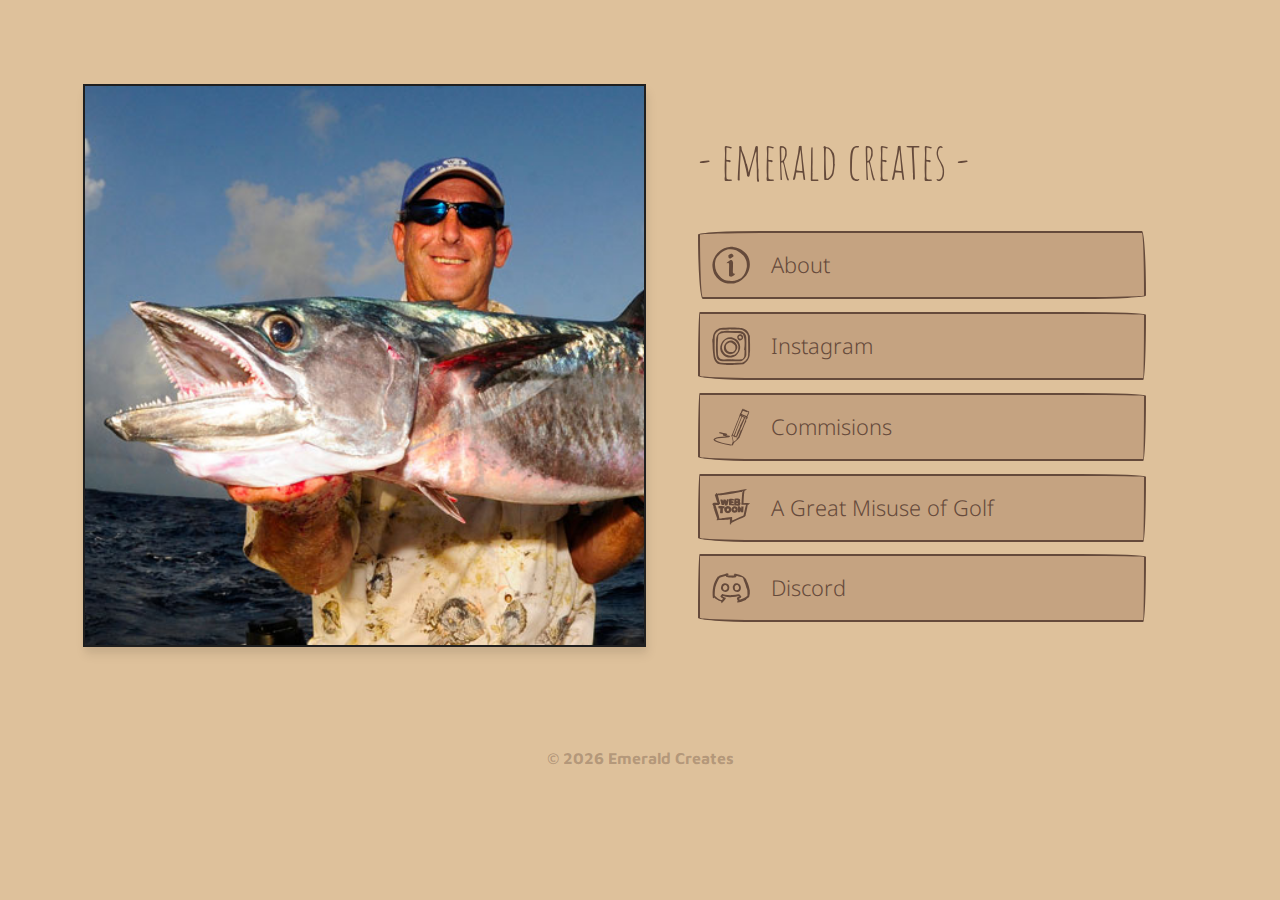
==== commit 83382ba3: "Add more icons" ====
--- a/index.html
+++ b/index.html
@@ -5,6 +5,7 @@
     <meta charset="UTF-8">
     <meta http-equiv="X-UA-Compatible" content="IE=edge">
     <meta name="viewport" content="width=device-width, initial-scale=1.0">
+    <link rel="icon" href="./res/icon.png">
     <link rel="stylesheet" href="./styles/resetstyle.css">
     <link rel="stylesheet" href="./styles/main.css">
     <link rel="stylesheet" href="./styles/home.css">
@@ -146,6 +147,67 @@
                 c0.1,0.9-0.6,0.8-1.2,0.8c-1,0-2.1-0.1-3.1,0c-0.4,0-0.9,0.5-1,0.9c-0.2,0.6,0.1,1.3,0.8,1.3c1.5,0.1,2.9,0.1,4.4-0.1
                 c0.8-0.1,1.2,0,1.1,0.8c0,0.8-0.1,1.7-0.2,2.5C57,44.6,57.1,44.8,57.2,45.4z" />
         </symbol>
+        <symbol id="icon-about" viewBox="0 0 100 100">
+            <path d="M48.3,2c1.6,0,3.1,0,4.7,0c0.6,0.1,1.2,0.2,1.8,0.3C59.9,3.3,65,4.2,69.9,6.3c8,3.4,14.9,8.3,20.2,15
+                c5.8,7.5,8.3,16.3,8.5,25.7c0.2,8.8-2.4,16.9-6.4,24.6c-3.6,6.9-9,12.3-15.1,17c-5.2,4-11,6.6-17.4,8.2c-2.1,0.5-4.3,0.8-6.5,1.2
+                c-2.5,0-4.9,0-7.4,0c-0.3-0.1-0.6-0.3-0.9-0.3c-1.3-0.1-2.7-0.1-4-0.2c-4.6-0.7-9.1-1.5-13.3-3.7c-8.3-4.2-15-10.3-19.9-18.2
+                c-3.6-5.9-5-12.5-6.1-19.2c-0.2-1.4-0.3-2.9-0.5-4.3c0-1.5,0-3,0-4.4c0.1-0.5,0.2-0.9,0.3-1.4c0.2-1.7,0.3-3.4,0.7-5.1
+                c1.1-5.3,3.3-10.2,6.1-14.7c3.2-5.1,7.3-9.4,11.9-13.3c7.2-6.2,15.8-9,25-10.4C46.1,2.4,47.2,2.2,48.3,2z M16.3,24.7
+                c-0.1,0.2-0.1,0.5-0.3,0.7c-0.3,0.3-0.7,0.6-1,0.9c-0.5,0.6-0.9,1.4-1.4,2C11.4,31,9.8,34,9.1,37.4c-4,17.8,0.9,32.8,14.5,45
+                c5.6,5,12.5,7.1,19.7,8.2c3.1,0.5,6.3,0.4,9.4,0.3c4.3-0.1,8.6-0.5,12.7-2.3c1.9-0.9,3.8-1.6,5.7-2.6c2-1,4-2.1,5.7-3.5
+                c8.2-7.3,11.9-16.9,13.8-27.4c0.6-3.4,0.1-6.8-0.1-10.3c-0.2-3.7-1-7.3-2.9-10.5c-1.6-2.8-2.8-5.8-4.8-8.2
+                c-5-6.2-11.7-10.5-18.5-14.5c-1.1-0.7-2.5-1.2-3.8-1.4c-3.8-0.7-7.6-1.4-11.5-1.7c-3.1-0.2-6.3,0-9.2,0.8
+                c-9,2.5-16.5,7.5-22.4,14.7C17,24.3,16.6,24.4,16.3,24.7z" />
+            <path d="M54.2,42.8c0.1-0.3,0.3-0.6,0.4-1c0.1,0,0.1,0,0.2,0c0,1.6,0,3.3,0,4.9c-0.1,5.4-0.2,10.8-0.4,16.2c0,1.3,0,2.5-0.1,3.8
+                c-0.2,2.4,0.9,4.1,2.8,5.3c0.6,0.4,1.4,0.3,2.1,0.3c0.4,0,0.9-0.1,1.5-0.1c-2,3.1-4.4,5.2-7.4,6.7c-2.7,1.5-5.5,1-7.9-0.4
+                c-0.8-0.4-1.2-2.1-1.2-3.1c0-5.2,0.1-10.4,0.2-15.6c0.1-3.4,0.2-6.7,0.2-10.1c0-1.3,0-2.7-0.4-4c-0.6-1.8-2.1-2-3.6-1.1
+                c-0.6,0.3-1.5,0.1-2.3,0.1c-0.1-0.1-0.1-0.3-0.2-0.4c0.8-0.8,1.5-1.8,2.4-2.5c2.1-1.6,4.3-3.2,6.5-4.8c1.6-1.1,3.5-0.8,5-0.1
+                c0.8,0.4,1.4,1.5,1.8,2.4C54.2,40.5,54.1,41.7,54.2,42.8z" />
+            <path
+                d="M47.1,32.6c-2,0-3.9-1.5-4.2-3.2c-0.2-1.4-0.2-2.8-0.2-4.1c0-0.6,0.3-1.3,0.7-1.6c1.5-1.1,2.6-2.7,4.6-3.1
+                c1.2-0.2,2.4-0.8,3.5-0.7c2.2,0.3,5,4.6,4.4,6.6c-0.2,0.6-0.5,1.2-0.9,1.5c-2.1,1.5-4.3,3-6.5,4.4C48,32.6,47.4,32.5,47.1,32.6z" />
+        </symbol>
+        <symbol id="icon-commisions" viewBox="0 0 100 100">
+            <path d="M36,73.9c-0.2-0.1-0.4-0.1-0.6-0.2c-1.7-0.5-3.4-1-5.1-1.5c-0.5-0.2-1-0.5-1.4-0.8c-0.9-0.7-0.9-1.5-0.2-2.4
+                c0.1-0.1,0.2-0.3,0.4-0.5c-0.4-0.1-0.7-0.3-1-0.3c-2.9-0.7-5.8-1.4-8.7-2.2c-0.2,0-0.3-0.1-0.5-0.2c-0.6-0.3-0.7-0.7-0.7-1.3
+                c0-0.6,0.4-0.7,0.9-0.9c1.9-0.9,3.8-0.4,5.8,0c3.2,0.7,6.3,1.4,9.5,2.2c1.3,0.3,2.7,0.6,4,1c1,0.3,1.4,0.7,1.3,1.5
+                c-0.1,0.8-0.7,1.6-1.6,1.8c-0.4,0.1-0.9,0.2-1.3,0.3c0,0.1,0,0.2,0,0.3c0.3,0.1,0.5,0.2,0.8,0.3c2.4,0.5,4.7,1,7.1,1.5
+                c0.2,0,0.3,0.1,0.5,0.1c0.6,0.2,1.3,0.2,1.4,0.9c0.1,0.8-0.3,1.5-0.9,1.9c-0.4,0.3-0.9,0.4-1.3,0.5c-3.7,0.5-7.4,1.1-11.1,1.5
+                c-5.7,0.6-11.3,1-17,1.5c-2.3,0.2-4.5,0.8-6.5,1.9c-2.4,1.4-1.8,2-0.3,3.2c1.6,1.2,3.5,2.1,5.4,2.7c3.8,1.2,7.5,2.5,11.3,3.5
+                c5.3,1.4,10.6,2.5,16,3.8c2.7,0.6,5.4,1.1,8.1,1.7c0.6,0.1,0.8,0,1-0.5c0.7-1.7,1.4-3.4,2.1-5.1c0.8-1.7,1-3.3,0.6-5.1
+                c-0.8-3.3-1.4-6.7-2.2-10c-0.1-0.4-0.4-0.7-0.6-1c0,0,0,0-0.1,0c-0.4-0.4-0.7-2.4-0.4-2.9c0.2-0.3,0.6-0.5,0.7-0.8
+                c0.7-1.4,1.6-2.8,2.1-4.3c3.4-8.6,6.6-17.2,10-25.7c2.3-5.9,4.7-11.7,7-17.6c0.5-1.3,0.7-2.6,1.2-3.9c0.3-1,0.8-2.1,1.2-3.1
+                c0.1-0.2,0-0.5,0-0.8c0-0.3-0.2-0.7-0.1-0.9c0.1-0.1,0.5-0.1,0.8-0.2c0.1,0,0.2,0.1,0.4,0.1c0.3-0.6,0.6-1.2,0.9-1.8
+                c1.1-2.6,2.2-5.3,3.3-7.9c0.1-0.3,0.6-0.5,1-0.9c0,0-0.1-0.2,0-0.3c0.1-0.3,0.2-0.6,0.4-0.7c0.6-0.3,2.3,0.2,2.6,0.8
+                c0.1,0.2,0.1,0.5,0.1,0.8c0.3-0.1,0.7-0.1,1-0.3c0.8-0.4,1.1-0.3,1.1,0.6c2.2,0.7,4.3,1.4,6.5,2.3c1.4,0.6,2.8,1.4,4.1,2
+                c0.2,0.1,0.4,0,0.6,0.1c0.2,0,0.7,0.1,0.7,0.1c0.2,0.9,0.9,1.7,0.5,2.8c-1.3,3.9-2.9,7.8-4.8,11.5c0.2,0,0.4,0,0.5,0.1
+                c0.2,0.1,0.6,0.2,0.7,0.3c0.2,0.6,0.3,1.2,0.4,1.8c0,0.1-0.6,0.3-0.9,0.3c-0.5,0-0.9-0.2-1.4-0.3c-0.1,0-0.1,0.1-0.2,0.1
+                c0.1,0.3,0.3,0.6,0.4,1c0.1,0.2,0.2,0.4,0.3,0.6c0.1,0.2,0.1,0.4,0.2,0.5c0.1,0.3,0.2,0.6,0.1,0.8c-0.1,0.2-0.5,0.3-0.7,0.3
+                c-0.3,0-0.7-0.1-1.1-0.3c-0.5,1.2-1.1,2.4-1.4,3.6c-0.1,0.4-0.1,1,0.3,1.5c0.2,0.2,0.1,0.7,0,1c-2,4.5-4.2,9-6.2,13.6
+                c-1.6,3.7-2.9,7.6-4.3,11.3c-2.4,6.1-4.8,12.3-7.3,18.4c-0.2,0.4-0.4,0.7-1,0.7c-0.5,0-1.1,0.3-1.1,1c0,0.3,0,0.7-0.1,1
+                c-0.1,0.3-0.3,0.7-0.5,0.8c-0.2,0.1-0.5-0.2-0.7-0.3c-0.2,0.3-0.4,0.7-0.8,1c-3,2.7-6.2,5.3-9.1,8c-0.8,0.7-1.2,1.8-1.7,2.8
+                c-0.8,1.6-1.5,3.2-2.3,4.7c-0.3,0.6-0.8,0.4-1.3,0.1c-0.1-0.1-0.3-0.2-0.3-0.2c-0.9,0.6-2.1-0.4-3,0.5c-0.1,0.1-0.5,0-0.8,0
+                c-8.9-1.6-17.8-3.3-26.5-5.8c-4.4-1.3-8.8-2.6-13-4.7c-1.9-0.9-3.4-2.4-4.7-4.1c-0.6-0.7-0.6-1.5,0.1-2.2c0.5-0.5,1-1,1.6-1.3
+                c3.4-2.2,7.1-3.5,11.2-3.8c5.7-0.5,11.3-1,17-1.5c0.5,0,1.1-0.1,1.6-0.2C36,74.1,36,74,36,73.9z M60.8,73.5
+                c0.4-0.3,0.7-0.6,1.1-0.8c0.4-0.2,0.9-0.3,1.3-0.5c0.1-0.1,0.2-0.3,0.3-0.5c0.2-0.5,0.4-1.1,0.5-1.6c1.9-5.6,4.2-11,6.7-16.4
+                c0.7-1.5,1.3-2.9,2-4.4c0.1-0.2,0.2-0.7,0.1-0.8c-0.6-0.5-0.3-0.9-0.1-1.4c2.9-6,5.8-11.9,8.8-17.9c0.6-1.3,1.3-2.6,1.9-4
+                c-1.6-0.8-3.2-1.5-4.9-2.3c-0.1,0.3-0.2,0.6-0.3,0.8c-0.5,1.2-0.9,2.5-1.4,3.7c-4.8,11.8-9.6,23.5-14.3,35.3
+                c-0.1,0.3-0.2,0.7-0.3,1.1c-0.1,0.4-0.1,0.8-0.2,1.1c-0.8,1.8-1.7,3.7-2.6,5.5C59.2,71,59,71.4,58.8,72
+                C60.5,71.3,60,73.1,60.8,73.5z M56.6,71.9c3.4-8.2,7-16.4,10.3-24.7c3.4-8.3,6.6-16.7,9.9-25c-0.9-0.5-1.7-1-2.5-1.5
+                c-0.2,0.6-0.4,1.3-1.2,1c-6.3,16-12.5,32-18.8,48C56.3,69.4,56,71.3,56.6,71.9z M85.7,26.3c-0.1,0.1-0.1,0.2-0.1,0.3
+                c0.1,0.8,0.2,1.7-0.7,2.1c0,0,0,0.1-0.1,0.1c-0.1,0.4-0.3,0.8-0.4,1.1c-2.2,5.2-4.4,10.4-6.6,15.6c-3.7,8.9-7.4,17.8-11.2,26.7
+                c-0.2,0.5-0.7,0.9-1.1,1.5c0.2,1.2,0.3,2.8,0.5,4.3c0,0.2,0.3,0.4,0.4,0.7c0.1,0,0.2,0,0.3,0c0.5-1,1.1-2,1.5-3
+                c1.9-6.1,4.3-11.9,6.7-17.8c0.1-0.3,0.4-0.6,0.7-0.7c0.2-0.1,0.5,0.3,0.8,0.4c1.5-3.3,3.1-6.7,4.4-10.1c2.5-6.3,4.8-12.6,7.1-18.9
+                c0.2-0.4,0.3-0.8,0.5-1.3C87.5,27.1,86.6,26.7,85.7,26.3z M92.5,9.3c0.2,0.6,0.4,0.9,0.5,1.2c-0.4,0.1-0.7,0.2-1.1,0.4
+                c-0.1,0-0.2,0-0.3,0c-2.4-0.7-4.9-1.4-7.3-2.2c-1.2-0.4-2.4-1-3.6-1.5c-1.4,2.7-2.8,5.3-4.1,8c0.3,0.1,0.5,0.3,0.7,0.4
+                c1.9,0.9,3.8,1.8,5.7,2.6c2.2,0.9,4.5,1.8,6.7,2.7c0.3,0.1,0.6,0.2,0.8-0.2c1.3-3.1,2.7-6.2,4-9.3c0.1-0.2,0-0.6-0.1-0.7
+                C93.8,10,93.2,9.7,92.5,9.3z M63.5,74.5c-0.6,0.4-1,0.7-1.4,1c-0.6,0.4-1.1,0.7-1.8,1c-0.8,0.3-1.2,0-1.4-0.8
+                c-0.1-0.5-0.2-0.8-0.9-0.6c-0.8,0.3-1.4,0-1.8-0.7c-0.3-0.5-0.5-1.1-0.7-1.6c-0.1-0.2-0.3-0.4-0.4-0.4c-0.6,0-1.1,0-1.7,0.1
+                c-0.6,0.1-0.7,0.4-0.5,1c1.3,3.9,2.2,7.9,2.8,12c0.1,1,0.3,1.9,0.5,3c0.6-0.6,1.1-1.1,1.6-1.5c2.2-1.9,4.5-3.8,6.7-5.8
+                c0.6-0.5,0.6-1,0.2-1.6c-0.1-0.1-0.2-0.3-0.2-0.5c-0.1-1-0.1-2-0.2-2.9c0-0.2-0.2-0.4-0.3-0.4C63.4,75.6,63.3,75.3,63.5,74.5z
+                M76.1,19.1c-0.1,0-0.1,0.1-0.2,0.1c0.2,0.2,0.4,0.4,0.6,0.5c3,1.4,6.1,2.8,9.2,4.2c1.1,0.5,2.3,1,3.6,1.5c0-0.5-0.1-0.8-0.1-1.1
+                C84.7,22.6,80.4,20.8,76.1,19.1z" />
+        </symbol>
     </svg>
     <div class="container">
         <div class="wrapper">
--- a/styles/main.css
+++ b/styles/main.css
@@ -1,18 +1,23 @@
+@import url('https://fonts.googleapis.com/css2?family=Amatic+SC&family=Noto+Sans:ital,wght@0,100;0,200;0,300;0,400;0,500;0,600;0,700;0,800;0,900;1,100;1,200;1,300;1,400;1,500;1,600;1,700;1,800;1,900&display=swap');
+@import url('https://fonts.googleapis.com/css2?family=Maven+Pro&display=swap');
+@import url('https://fonts.googleapis.com/css2?family=Noto+Color+Emoji&display=swap');
+
 :root {
 
     /* Art Theme */
-    --background: #FFE8BE;
-    --foreground: #92693B;
+    --background: #DEC19B;
+    --foreground: #654A3B;
 
-    --footer-foreground: #92693b5c;
+    --footer-foreground: #654A3B5c;
 
-    --button-background: #FFE8BE;
-    --button-background-accent: #FFE8BE;
-    --button-foreground: #92693B;
-    --button-accent: #e2a959;
+    --button-background: #7d4c3240;
+    --button-background-accent: #DEC19B;
+    --button-foreground: #654A3B;
+    --button-accent: #C58E55;
 
-    --shado-down:
-        1.2px 4.6px 5.3px rgba(0, 0, 0, 0.026),
+    --img-border: #1f1f1f;
+
+    --shado-down: 1.2px 4.6px 5.3px rgba(0, 0, 0, 0.026),
         2px 8px 10px rgba(0, 0, 0, 0.08);
     --shadow-up:
         0.3px 0.3px 0.3px rgba(0, 0, 0, 0.1),
@@ -27,4 +32,22 @@
     background-color: var(--background);
     color: var(--foreground);
     font-family: 'Noto Sans';
+}
+
+.footer {
+    display: grid;
+    place-items: center;
+    margin: 6vw;
+}
+
+.footer p {
+    color: var(--footer-foreground);
+    font-family: 'Maven Pro', monospace;
+    font-weight: bold;
+}
+
+@media (max-width: 900px) {
+    .footer {
+        margin-top: 15vh;
+    }
 }--- a/styles/home.css
+++ b/styles/home.css
@@ -1,5 +1,3 @@
-@import url('https://fonts.googleapis.com/css2?family=Amatic+SC&family=Noto+Sans:ital,wght@0,100;0,200;0,300;0,400;0,500;0,600;0,700;0,800;0,900;1,100;1,200;1,300;1,400;1,500;1,600;1,700;1,800;1,900&display=swap');
-
 .container {
     display: grid;
     place-items: center;
@@ -18,7 +16,7 @@
 
 .footer p {
     color: var(--footer-foreground);
-    font-family: 'Courier New', Courier, monospace;
+    font-family: 'Maven Pro', monospace;
     font-weight: bold;
 }
 
@@ -29,9 +27,10 @@
 
 .img img {
     background-color: var(--button-background);
-    width: 30vw;
+    width: 34vw;
     transition: all 0.4s;
     box-shadow: var(--shado-down);
+    border: solid 2px var(--img-border);
 }
 
 .layout {
@@ -50,7 +49,7 @@
     }
 
     .img img {
-        width: 34vw;
+        width: 44vw;
     }
 
 }
@@ -71,6 +70,9 @@
 
     .img img {
         border-radius: 0;
+        border: none;
+        border-top: solid 2px var(--img-border);
+        border-bottom: solid 2px var(--img-border);
     }
 
     .img img:hover {
